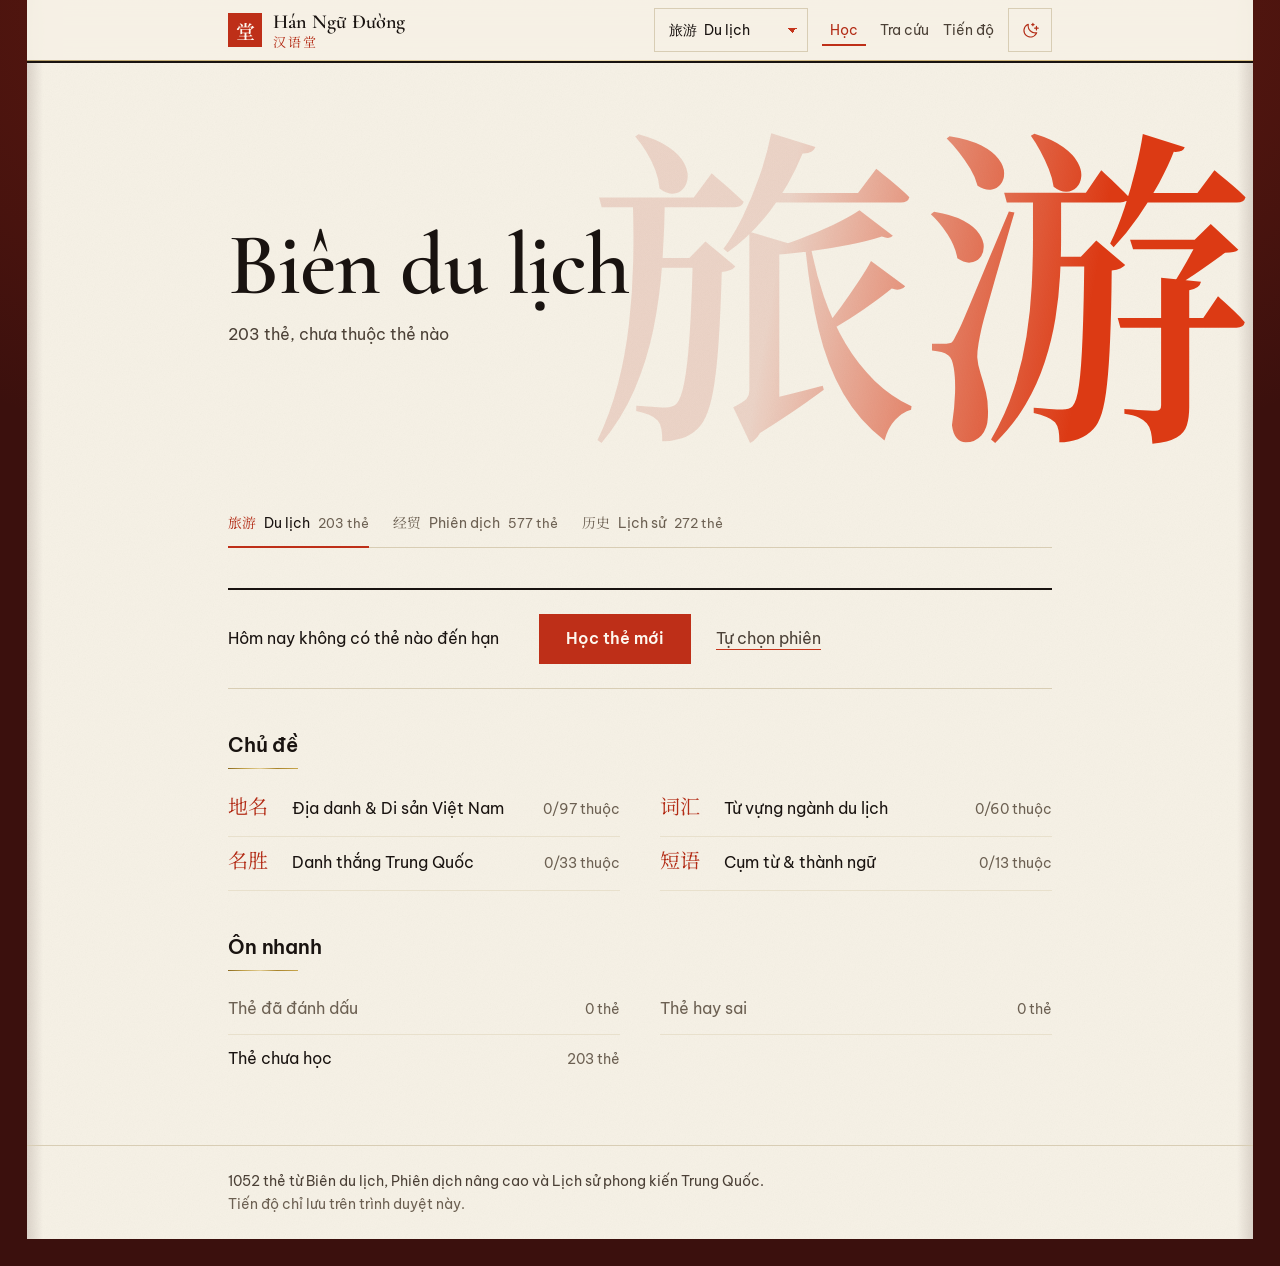
==== docs/index.html @ d6533487 "Trùng tu giao diện theo hướng 朱 · 墨 · 宣 Bỏ hướng tối sâu + vàng kim. Lấy cảm hứng từ hai tấm tham ch" ====
<!DOCTYPE html>
<html lang="vi">
<head>
<meta charset="utf-8">
<meta name="viewport" content="width=device-width, initial-scale=1, viewport-fit=cover">
<title>Hán Ngữ Đường</title>
<meta name="description" content="Học thuộc từ vựng và kiến thức tiếng Trung ba môn: biên du lịch, phiên dịch nâng cao, lịch sử phong kiến Trung Quốc.">
<meta name="theme-color" content="#F6F1E5" media="(prefers-color-scheme: light)">
<meta name="theme-color" content="#1A1310" media="(prefers-color-scheme: dark)">
<link rel="manifest" href="manifest.webmanifest">
<link rel="preconnect" href="https://fonts.googleapis.com">
<link rel="preconnect" href="https://fonts.gstatic.com" crossorigin>
<link rel="stylesheet" href="https://fonts.googleapis.com/css2?family=Be+Vietnam+Pro:wght@400;500;600;700&family=Cormorant+Garamond:wght@600;700&family=Noto+Serif:ital,wght@1,400;1,500&family=Noto+Serif+SC:wght@400;500;600&display=swap">
<link rel="stylesheet" href="css/style.css">
</head>
<body>

<!-- Icon Phosphor (giấy phép MIT), nhúng sẵn nên không gọi mạng
     lúc chạy và vẫn vẽ được khi offline. -->
<svg class="sprite" aria-hidden="true" focusable="false">
  <symbol id="i-star" viewBox="0 0 256 256"><path d="M239.18,97.26A16.38,16.38,0,0,0,224.92,86l-59-4.76L143.14,26.15a16.36,16.36,0,0,0-30.27,0L90.11,81.23,31.08,86a16.46,16.46,0,0,0-9.37,28.86l45,38.83L53,211.75a16.38,16.38,0,0,0,24.5,17.82L128,198.49l50.53,31.08A16.4,16.4,0,0,0,203,211.75l-13.76-58.07,45-38.83A16.43,16.43,0,0,0,239.18,97.26Zm-15.34,5.47-48.7,42a8,8,0,0,0-2.56,7.91l14.88,62.8a.37.37,0,0,1-.17.48c-.18.14-.23.11-.38,0l-54.72-33.65a8,8,0,0,0-8.38,0L69.09,215.94c-.15.09-.19.12-.38,0a.37.37,0,0,1-.17-.48l14.88-62.8a8,8,0,0,0-2.56-7.91l-48.7-42c-.12-.1-.23-.19-.13-.5s.18-.27.33-.29l63.92-5.16A8,8,0,0,0,103,91.86l24.62-59.61c.08-.17.11-.25.35-.25s.27.08.35.25L153,91.86a8,8,0,0,0,6.75,4.92l63.92,5.16c.15,0,.24,0,.33.29S224,102.63,223.84,102.73Z"/></symbol>
  <symbol id="i-star-fill" viewBox="0 0 256 256"><path d="M234.29,114.85l-45,38.83L203,211.75a16.4,16.4,0,0,1-24.5,17.82L128,198.49,77.47,229.57A16.4,16.4,0,0,1,53,211.75l13.76-58.07-45-38.83A16.46,16.46,0,0,1,31.08,86l59-4.76,22.76-55.08a16.36,16.36,0,0,1,30.27,0l22.75,55.08,59,4.76a16.46,16.46,0,0,1,9.37,28.86Z"/></symbol>
  <symbol id="i-moon" viewBox="0 0 256 256"><path d="M240,96a8,8,0,0,1-8,8H216v16a8,8,0,0,1-16,0V104H184a8,8,0,0,1,0-16h16V72a8,8,0,0,1,16,0V88h16A8,8,0,0,1,240,96ZM144,56h8v8a8,8,0,0,0,16,0V56h8a8,8,0,0,0,0-16h-8V32a8,8,0,0,0-16,0v8h-8a8,8,0,0,0,0,16Zm72.77,97a8,8,0,0,1,1.43,8A96,96,0,1,1,95.07,37.8a8,8,0,0,1,10.6,9.06A88.07,88.07,0,0,0,209.14,150.33,8,8,0,0,1,216.77,153Zm-19.39,14.88c-1.79.09-3.59.14-5.38.14A104.11,104.11,0,0,1,88,64c0-1.79,0-3.59.14-5.38A80,80,0,1,0,197.38,167.86Z"/></symbol>
  <symbol id="i-speaker" viewBox="0 0 256 256"><path d="M155.51,24.81a8,8,0,0,0-8.42.88L77.25,80H32A16,16,0,0,0,16,96v64a16,16,0,0,0,16,16H77.25l69.84,54.31A8,8,0,0,0,160,224V32A8,8,0,0,0,155.51,24.81ZM32,96H72v64H32ZM144,207.64,88,164.09V91.91l56-43.55Zm54-106.08a40,40,0,0,1,0,52.88,8,8,0,0,1-12-10.58,24,24,0,0,0,0-31.72,8,8,0,0,1,12-10.58ZM248,128a79.9,79.9,0,0,1-20.37,53.34,8,8,0,0,1-11.92-10.67,64,64,0,0,0,0-85.33,8,8,0,1,1,11.92-10.67A79.83,79.83,0,0,1,248,128Z"/></symbol>
  <symbol id="i-plus" viewBox="0 0 256 256"><path d="M224,128a8,8,0,0,1-8,8H136v80a8,8,0,0,1-16,0V136H40a8,8,0,0,1,0-16h80V40a8,8,0,0,1,16,0v80h80A8,8,0,0,1,224,128Z"/></symbol>
  <symbol id="i-minus" viewBox="0 0 256 256"><path d="M224,128a8,8,0,0,1-8,8H40a8,8,0,0,1,0-16H216A8,8,0,0,1,224,128Z"/></symbol>
</svg>

<a class="skip-link" href="#main">Bỏ qua, vào nội dung chính</a>

<header class="topbar">
  <div class="topbar__inner">
    <a class="brand" href="#/" aria-label="Trang chủ Hán Ngữ Đường">
      <span class="seal" aria-hidden="true">堂</span>
      <span class="brand__text">
        <strong>Hán Ngữ Đường</strong>
        <span class="brand__sub">汉语堂</span>
      </span>
    </a>

    <!-- Đổi môn được ở mọi màn hình, không phải về trang chủ -->
    <div class="switcher">
      <label class="sr-only" for="subject-switch">Môn đang học</label>
      <select class="switcher__select" id="subject-switch"></select>
    </div>

    <nav class="nav" aria-label="Điều hướng chính">
      <a class="nav__link" href="#/" data-nav="home">Học</a>
      <a class="nav__link" href="#/browse" data-nav="browse">Tra cứu</a>
      <a class="nav__link" href="#/stats" data-nav="stats">Tiến độ</a>
    </nav>

    <button class="icon-btn" id="theme-toggle" type="button" aria-label="Đổi giao diện sáng tối">
      <svg class="icon" aria-hidden="true"><use href="#i-moon"/></svg>
    </button>
  </div>
</header>

<main id="main">

  <!-- ══════════════════════════════════ TRANG CHỦ ══════════════════════════ -->
  <section class="view" id="view-home">
    <div class="wrap">
      <div class="hero">
        <div class="hero__text">
          <h1 class="hero__title" id="home-source"></h1>
          <p class="hero__lead"><span id="home-total"></span> thẻ<span id="home-learned"></span></p>
        </div>
        <!-- Ô người ta luyện viết đúng chữ của môn này. Chỗ duy nhất trên
             trang được phép to tiếng. -->
        <div class="tianzige" id="hero-zh" aria-hidden="true"></div>
      </div>

      <div class="subject-tabs" id="subject-tabs" role="tablist" aria-label="Chọn môn"></div>

      <div class="today" id="today-card">
        <div class="today__main">
          <p class="today__label" id="today-label">Đến hạn ôn hôm nay</p>
          <p class="today__count"><span id="due-count">0</span> <span class="today__unit">thẻ</span></p>
          <p class="today__hint" id="due-hint"></p>
        </div>
        <div class="today__actions">
          <button class="btn btn--primary" id="btn-review" type="button">Ôn ngay</button>
          <button class="btn btn--ghost" id="btn-custom" type="button">Tự chọn phiên</button>
        </div>
      </div>

      <p class="other-note" id="other-note" hidden></p>

      <section class="block" aria-labelledby="h-topics">
        <h2 class="block__title" id="h-topics">Chủ đề</h2>
        <div class="topic-grid" id="topic-grid"></div>
      </section>

      <section class="block" aria-labelledby="h-quick">
        <h2 class="block__title" id="h-quick">Ôn nhanh</h2>
        <div class="quick-row">
          <button class="quick" type="button" data-quick="starred">
            <span class="quick__title">Thẻ đã đánh dấu</span>
            <span class="quick__meta"><span id="starred-count">0</span> thẻ</span>
          </button>
          <button class="quick" type="button" data-quick="hard">
            <span class="quick__title">Thẻ hay sai</span>
            <span class="quick__meta"><span id="hard-count">0</span> thẻ</span>
          </button>
          <button class="quick" type="button" data-quick="new">
            <span class="quick__title">Thẻ chưa học</span>
            <span class="quick__meta"><span id="new-count">0</span> thẻ</span>
          </button>
        </div>
      </section>

    </div>
  </section>

  <!-- ══════════════════════════════════ CẤU HÌNH PHIÊN ═════════════════════ -->
  <section class="view" id="view-setup" hidden>
    <div class="wrap wrap--narrow">
      <h1 class="page-title">Tạo phiên học</h1>

      <fieldset class="field">
        <legend class="field__label">Môn</legend>
        <div class="segmented" id="setup-subject" role="radiogroup" aria-label="Môn"></div>
      </fieldset>

      <fieldset class="field">
        <legend class="field__label">Chủ đề</legend>
        <div class="chips" id="setup-topics"></div>
        <p class="field__note">Bỏ trống là học tất cả.</p>
      </fieldset>

      <fieldset class="field">
        <legend class="field__label">Chiều học</legend>
        <div class="segmented" id="setup-direction" role="radiogroup" aria-label="Chiều học">
          <button type="button" role="radio" data-value="vi2zh" aria-checked="true">Việt → Trung</button>
          <button type="button" role="radio" data-value="zh2vi" aria-checked="false">Trung → Việt</button>
          <button type="button" role="radio" data-value="py2zh" aria-checked="false">Pinyin → Hán</button>
          <button type="button" role="radio" data-value="mixed" aria-checked="false">Trộn</button>
        </div>
      </fieldset>

      <fieldset class="field">
        <legend class="field__label">Cách kiểm tra</legend>
        <div class="segmented" id="setup-mode" role="radiogroup" aria-label="Cách kiểm tra">
          <button type="button" role="radio" data-value="flash" aria-checked="true">Lật thẻ</button>
          <button type="button" role="radio" data-value="choice" aria-checked="false">Trắc nghiệm</button>
          <button type="button" role="radio" data-value="type" aria-checked="false">Gõ đáp án</button>
        </div>
        <p class="field__note" id="mode-note"></p>
      </fieldset>

      <fieldset class="field">
        <legend class="field__label">Số thẻ</legend>
        <div class="segmented" id="setup-size" role="radiogroup" aria-label="Số thẻ mỗi phiên">
          <button type="button" role="radio" data-value="10" aria-checked="false">10</button>
          <button type="button" role="radio" data-value="20" aria-checked="true">20</button>
          <button type="button" role="radio" data-value="50" aria-checked="false">50</button>
          <button type="button" role="radio" data-value="0" aria-checked="false">Tất cả</button>
        </div>
      </fieldset>

      <div class="field__actions">
        <p class="field__note field__note--lead" id="setup-summary"></p>
        <button class="btn btn--primary btn--wide" id="btn-start" type="button">Bắt đầu</button>
      </div>
    </div>
  </section>

  <!-- ══════════════════════════════════ MÀN HÌNH HỌC ══════════════════════ -->
  <section class="view view--study" id="view-study" hidden>
    <div class="wrap wrap--narrow">

      <div class="studybar">
        <button class="linkish" id="btn-quit" type="button">Thoát</button>
        <div class="progress" role="progressbar" aria-valuemin="0" aria-valuemax="100" aria-valuenow="0" id="progress">
          <div class="progress__fill" id="progress-fill"></div>
        </div>
        <p class="studybar__count"><span id="study-pos">1</span>/<span id="study-total">1</span></p>
      </div>

      <article class="card" id="card">
        <header class="card__head">
          <span class="card__tags">
            <span class="tag" id="card-topic">Chủ đề</span>
            <span class="tag tag--group" id="card-group" hidden></span>
          </span>
          <button class="star" id="btn-star" type="button" aria-pressed="false" aria-label="Đánh dấu thẻ này">
            <svg class="icon icon--star-o" aria-hidden="true"><use href="#i-star"/></svg>
            <svg class="icon icon--star-f" aria-hidden="true"><use href="#i-star-fill"/></svg>
          </button>
        </header>

        <div class="card__body">
          <p class="card__prompt-label" id="prompt-label">Tiếng Việt</p>
          <div class="card__prompt" id="prompt"></div>
          <p class="card__context" id="prompt-context" hidden></p>
        </div>

        <!-- trả lời: gõ -->
        <form class="answer-type" id="answer-type" hidden autocomplete="off">
          <label class="sr-only" for="type-input">Nhập đáp án</label>
          <input class="input" id="type-input" type="text" inputmode="text"
                 placeholder="Gõ đáp án rồi Enter" autocapitalize="off" spellcheck="false">
          <button class="btn btn--primary" type="submit" id="type-submit">Kiểm tra</button>
        </form>

        <!-- trả lời: trắc nghiệm -->
        <div class="answer-choice" id="answer-choice" hidden role="group" aria-label="Chọn đáp án đúng"></div>

        <!-- mặt sau -->
        <div class="card__back" id="card-back" hidden>
          <div class="verdict" id="verdict" hidden></div>
          <div class="reveal">
            <p class="reveal__zh zh" id="rev-zh"></p>
            <p class="reveal__py" id="rev-py"></p>
            <p class="reveal__vi" id="rev-vi"></p>
            <p class="reveal__alt" id="rev-alt" hidden></p>
            <p class="reveal__note" id="rev-note" hidden></p>
          </div>

          <!-- Nghĩa tiếng Việt giấu đi, chỉ bung khi người học thật sự cần -->
          <div class="gloss" id="gloss" hidden>
            <button class="gloss__toggle" id="btn-gloss" type="button"
                    aria-expanded="false" aria-controls="gloss-body">
              <span class="gloss__sign" aria-hidden="true"><svg class="icon icon--plus"><use href="#i-plus"/></svg><svg class="icon icon--minus"><use href="#i-minus"/></svg></span>
              <span id="gloss-label">Xem nghĩa tiếng Việt</span>
            </button>
            <div class="gloss__body" id="gloss-body" hidden>
              <p class="gloss__q" id="gloss-q"></p>
              <p class="gloss__a" id="gloss-a"></p>
            </div>
          </div>

          <button class="btn btn--quiet" id="btn-speak" type="button" hidden>
            <svg class="icon" aria-hidden="true"><use href="#i-speaker"/></svg> Nghe phát âm
          </button>
        </div>
      </article>

      <div class="controls" id="controls">
        <button class="btn btn--primary btn--wide" id="btn-flip" type="button">Xem đáp án</button>
        <div class="grade" id="grade" hidden>
          <button class="grade__btn grade__btn--again" type="button" data-grade="0">Quên<small>lát nữa</small></button>
          <button class="grade__btn grade__btn--hard"  type="button" data-grade="1">Khó<small id="g-hard">1 ngày</small></button>
          <button class="grade__btn grade__btn--good"  type="button" data-grade="2">Được<small id="g-good">3 ngày</small></button>
          <button class="grade__btn grade__btn--easy"  type="button" data-grade="3">Dễ<small id="g-easy">7 ngày</small></button>
        </div>
        <button class="btn btn--primary btn--wide" id="btn-next" type="button" hidden>Thẻ tiếp theo</button>
      </div>

      <p class="kbd-hint">Phím tắt: <kbd>Space</kbd> lật thẻ, <kbd>1</kbd> tới <kbd>4</kbd> chấm điểm</p>
    </div>
  </section>

  <!-- ══════════════════════════════════ KẾT QUẢ ═══════════════════════════ -->
  <section class="view" id="view-result" hidden>
    <div class="wrap wrap--narrow">
      <div class="seal-big" aria-hidden="true">成</div>
      <h1 class="page-title">Xong phiên</h1>
      <p class="result__line" id="result-line"></p>

      <div class="result__stats">
        <div class="stat">
          <span class="stat__num" id="res-right">0</span>
          <span class="stat__label">Nhớ được</span>
        </div>
        <div class="stat">
          <span class="stat__num" id="res-wrong">0</span>
          <span class="stat__label">Cần ôn lại</span>
        </div>
        <div class="stat">
          <span class="stat__num" id="res-time">0′</span>
          <span class="stat__label">Thời gian</span>
        </div>
      </div>

      <section class="block" id="result-missed-block" hidden>
        <h2 class="block__title">Thẻ cần ôn lại</h2>
        <ul class="list" id="result-missed"></ul>
      </section>

      <div class="field__actions">
        <button class="btn btn--primary btn--wide" id="btn-again" type="button">Học tiếp phiên nữa</button>
        <button class="btn btn--ghost btn--wide" id="btn-home" type="button">Về trang chủ</button>
      </div>
    </div>
  </section>

  <!-- ══════════════════════════════════ TRA CỨU ═══════════════════════════ -->
  <section class="view" id="view-browse" hidden>
    <div class="wrap">
      <h1 class="page-title">Tra cứu</h1>

      <div class="search">
        <label class="sr-only" for="search-input">Tìm từ</label>
        <input class="input" id="search-input" type="search"
               placeholder="Tìm tiếng Việt, chữ Hán hoặc pinyin…" autocomplete="off">
      </div>

      <div class="subject-tabs subject-tabs--inline" id="browse-subjects"
           role="tablist" aria-label="Chọn môn để tra cứu"></div>

      <div class="chips" id="browse-topics"></div>
      <p class="field__note" id="browse-count"></p>

      <ul class="list list--browse" id="browse-list"></ul>
    </div>
  </section>

  <!-- ══════════════════════════════════ TIẾN ĐỘ ═══════════════════════════ -->
  <section class="view" id="view-stats" hidden>
    <div class="wrap">
      <h1 class="page-title">Tiến độ</h1>

      <div class="result__stats result__stats--4">
        <div class="stat">
          <span class="stat__num" id="st-learned">0</span>
          <span class="stat__label">Đã thuộc</span>
        </div>
        <div class="stat">
          <span class="stat__num" id="st-learning">0</span>
          <span class="stat__label">Đang học</span>
        </div>
        <div class="stat">
          <span class="stat__num" id="st-new">0</span>
          <span class="stat__label">Chưa học</span>
        </div>
        <div class="stat">
          <span class="stat__num" id="st-streak">0</span>
          <span class="stat__label">Ngày liên tiếp</span>
        </div>
      </div>

      <section class="block">
        <h2 class="block__title">Theo môn và chủ đề</h2>
        <div class="bars" id="stat-bars"></div>
      </section>

      <section class="block">
        <h2 class="block__title">Dữ liệu của bạn</h2>
        <p class="prose">
          Tiến độ lưu ngay trong trình duyệt này, không gửi đi đâu cả. Xoá dữ liệu
          duyệt web hoặc đổi máy là mất, nên tải file sao lưu nếu bạn muốn giữ.
          Bộ thẻ cập nhật lần cuối ngày <span id="foot-date"></span>.
        </p>
        <div class="field__actions field__actions--row">
          <button class="btn btn--ghost" id="btn-export" type="button">Tải file sao lưu</button>
          <button class="btn btn--ghost" id="btn-import" type="button">Nạp file sao lưu</button>
          <button class="btn btn--danger" id="btn-reset" type="button">Xoá tiến độ</button>
        </div>
        <input type="file" id="import-file" accept="application/json" hidden>
        <p class="field__note" id="data-msg" role="status"></p>
      </section>
    </div>
  </section>

</main>

<footer class="foot">
  <div class="wrap">
    <p><span id="foot-count"></span> thẻ từ <span id="foot-sources"></span>.</p>
    <p class="foot__fine">Tiến độ chỉ lưu trên trình duyệt này.</p>
  </div>
</footer>

<div class="toast" id="toast" role="status" aria-live="polite" hidden></div>

<script src="data/vocab.js"></script>
<script src="js/text.js"></script>
<script src="js/store.js"></script>
<script src="js/srs.js"></script>
<script src="js/session.js"></script>
<script src="js/app.js"></script>
</body>
</html>
---- docs/css/style.css ----
/* ═══════════════════════════════════════════════════════════════════════════
   Hán Ngữ Đường 汉语堂

   Hướng: 朱 · 墨 · 宣 — chu sa, mực, giấy tuyên.

   Tờ giấy tuyên nổi trên nền sơn mài đỏ thẫm. Chữ Hán của môn đổ chu sa ở
   khổ khổng lồ, tràn khỏi mép giấy; chữ Việt đè chồng lên phần nhạt của nó.

   Ba chất liệu, mỗi chất một việc, không lẫn sang nhau:
     漆 sơn mài  -> dải bao ngoài, chỉ là nền, không bao giờ chứa chữ nhỏ
     朱 chu sa   -> màu nhấn duy nhất: ấn triện, nút chính, tiến độ, đang chọn
     金 nhũ vàng -> chỉ còn là nét kẻ mảnh. Không nút vàng, không chữ vàng.

   Vì sao chia như vậy: bản trước phủ vàng lên mọi thứ nên vàng mất giá trị.
   Một chất liệu chỉ sang khi nó hiếm.
   ═══════════════════════════════════════════════════════════════════════════ */

/* ─────────────────────────────────────────── tầng 1: token nguyên thuỷ ── */

:root {
  --s-1: 4px;
  --s-2: 8px;
  --s-3: 14px;
  --s-4: 24px;
  --s-5: 40px;
  --s-6: 60px;

  /* Hai cực, không có cỡ lửng ở giữa. Chữ Hán khổng lồ của hero cách
     --t-xl một quãng rất xa; đó mới là chỗ tạo ấn tượng. */
  --t-xs:   13px;
  --t-sm:   13.8px;
  --t-base: 15.5px;
  --t-md:   20px;
  --t-lg:   26px;
  --t-xl:   33px;

  --font-display: "Cormorant Garamond", Georgia, serif;
  --font-text: "Be Vietnam Pro", ui-sans-serif, system-ui, "Segoe UI", sans-serif;
  --font-zh: "Noto Serif SC", "Songti SC", "SimSun", "Noto Serif", serif;
  --font-pinyin: "Noto Serif", Georgia, serif;

  --gutter: clamp(18px, 4vw, 48px);
  --measure: 62ch;
  --radius: 0;

  /* Bề rộng dải sơn mài bao quanh tờ giấy. Về 0 ở điện thoại vì ở đó
     từng pixel ngang đều phải dành cho chữ. */
  --frame-w: clamp(0px, calc(4vw - 24px), 34px);
}

/* ─────────────────────────────────────────── tầng 2: token ngữ nghĩa ── */

/* Sáng là bản sắc chính: giấy tuyên thật, ấm và ngà, không trắng. */
:root {
  color-scheme: light;

  --frame:      #3B100D;
  --frame-deep: #240807;

  --bg:         #F6F1E5;
  --bg-2:       #EFE8D7;
  --surface:    #FCF9F1;
  --surface-2:  #F2EBDA;
  --line:       #D8CDB4;
  --line-soft:  #E8E0CC;
  --rule-strong: #191310;

  --text:       #191310;
  --text-2:     #4B4036;
  --text-3:     #6C6052;

  /* 朱砂. --accent đọc được ở cỡ chữ thường (6.2:1 trên giấy).
     --accent-display chỉ dùng cho chữ cực lớn, nơi ngưỡng là 3:1. */
  --accent:         #B32C16;
  --accent-edge:    #C5351C;
  --accent-solid:   #BE2F18;
  --accent-display: #DC3A14;
  --accent-ghost:   rgba(179, 44, 22, .15);
  --accent-wash:    rgba(179, 44, 22, .08);
  --on-accent:      #FDF7EE;

  /* 描金: nét kẻ, và chỉ nét kẻ. */
  --rule-metal: linear-gradient(90deg,
                  #8A6A20 0%, #C0A04A 22%, #E3CE94 46%,
                  #A9842C 70%, #C9A74E 100%);
  --gold-ink:   #8A6A20;

  --ok:         #2F6B4F;
  --ok-wash:    rgba(47, 107, 79, .10);
  --no:         #A32718;
  --no-wash:    rgba(163, 39, 24, .09);

  --inner-top:  inset 0 1px 0 rgba(255, 255, 255, .7);
  --panel-shadow: 0 1px 1px rgba(21, 18, 12, .05),
                  0 2px 8px rgba(21, 18, 12, .05),
                  0 20px 44px -18px rgba(21, 18, 12, .18);
  /* Tờ giấy đặt trên mặt sơn: bóng tiếp giáp sắc, bóng xa tản rộng. */
  --sheet-shadow: 0 0 0 1px rgba(59, 16, 13, .22),
                  0 2px 6px rgba(37, 8, 7, .26),
                  0 26px 60px -22px rgba(37, 8, 7, .55);

  --light: radial-gradient(110% 70% at 50% -8%,
             rgba(255, 252, 240, .8) 0%, rgba(255, 252, 240, 0) 62%);
  --frame-light: radial-gradient(120% 90% at 50% 0%,
                   rgba(190, 47, 24, .40) 0%, rgba(190, 47, 24, 0) 65%);

  --grain: url("data:image/svg+xml,%3Csvg xmlns='http://www.w3.org/2000/svg' width='170' height='170'%3E%3Cfilter id='n'%3E%3CfeTurbulence type='fractalNoise' baseFrequency='0.86' numOctaves='4' stitchTiles='stitch'/%3E%3CfeColorMatrix type='saturate' values='0'/%3E%3C/filter%3E%3Crect width='170' height='170' filter='url(%23n)' opacity='0.06'/%3E%3C/svg%3E");
}

/* Tối: vẫn đúng tờ giấy đó, chỉ là bản in trên nền mực. Không đổi sang một
   bản sắc khác, chỉ hạ sáng xuống. */
:root[data-theme="dark"],
:root:not([data-theme="light"]) {
  --d-frame:      #120706;
  --d-frame-deep: #080403;

  --d-bg:         #1A1310;
  --d-bg-2:       #221813;
  --d-surface:    #241A15;
  --d-surface-2:  #2E2119;
  --d-line:       #453327;
  --d-line-soft:  #30241C;
  --d-rule-strong: #6A5848;

  --d-text:       #F4ECDF;
  --d-text-2:     #C8BAA6;
  --d-text-3:     #9E9180;

  --d-accent:         #FF8569;
  --d-accent-edge:    #E2664B;
  --d-accent-solid:   #C9321A;
  --d-accent-display: #FF5A33;
  --d-accent-ghost:   rgba(255, 90, 51, .17);
  --d-accent-wash:    rgba(255, 133, 105, .12);
  --d-on-accent:      #FFF2E8;

  --d-rule-metal: linear-gradient(90deg,
                    #6B5218 0%, #B8973F 22%, #E8D49B 46%,
                    #9A7520 70%, #D4AF5E 100%);
  --d-gold-ink:   #D4AF5E;

  --d-ok:        #7CB596;
  --d-ok-wash:   rgba(124, 181, 150, .13);
  --d-no:        #E8836E;
  --d-no-wash:   rgba(232, 131, 110, .13);
}

/* Cùng một bảng ánh xạ cho hai lối bật chế độ tối: theo hệ thống, và do
   người dùng tự chọn. CSS không cho gọi lại một khối khai báo, nên đành
   lặp; sửa khối này thì phải sửa khối kia. */
@media (prefers-color-scheme: dark) {
  :root:not([data-theme="light"]) {
    color-scheme: dark;
    --frame:      var(--d-frame);
    --frame-deep: var(--d-frame-deep);
    --bg:         var(--d-bg);
    --bg-2:       var(--d-bg-2);
    --surface:    var(--d-surface);
    --surface-2:  var(--d-surface-2);
    --line:       var(--d-line);
    --line-soft:  var(--d-line-soft);
    --rule-strong: var(--d-rule-strong);
    --text:       var(--d-text);
    --text-2:     var(--d-text-2);
    --text-3:     var(--d-text-3);
    --accent:         var(--d-accent);
    --accent-edge:    var(--d-accent-edge);
    --accent-solid:   var(--d-accent-solid);
    --accent-display: var(--d-accent-display);
    --accent-ghost:   var(--d-accent-ghost);
    --accent-wash:    var(--d-accent-wash);
    --on-accent:      var(--d-on-accent);
    --rule-metal: var(--d-rule-metal);
    --gold-ink:   var(--d-gold-ink);
    --ok:         var(--d-ok);
    --ok-wash:    var(--d-ok-wash);
    --no:         var(--d-no);
    --no-wash:    var(--d-no-wash);
    --inner-top:  inset 0 1px 0 rgba(246, 233, 190, .06);
    --panel-shadow: 0 1px 1px rgba(0, 0, 0, .5),
                    0 2px 10px rgba(0, 0, 0, .4),
                    0 24px 56px -20px rgba(0, 0, 0, .7);
    --sheet-shadow: 0 0 0 1px rgba(255, 220, 190, .07),
                    0 2px 6px rgba(0, 0, 0, .5),
                    0 26px 60px -22px rgba(0, 0, 0, .8);
    --light: radial-gradient(110% 70% at 50% -8%,
               rgba(255, 150, 110, .07) 0%, rgba(255, 150, 110, 0) 60%);
    --frame-light: radial-gradient(120% 90% at 50% 0%,
                     rgba(201, 50, 26, .28) 0%, rgba(201, 50, 26, 0) 65%);
    --grain: url("data:image/svg+xml,%3Csvg xmlns='http://www.w3.org/2000/svg' width='200' height='200'%3E%3Cfilter id='n'%3E%3CfeTurbulence type='fractalNoise' baseFrequency='0.68' numOctaves='3' stitchTiles='stitch'/%3E%3CfeColorMatrix type='saturate' values='0'/%3E%3C/filter%3E%3Crect width='200' height='200' filter='url(%23n)' opacity='0.08'/%3E%3C/svg%3E");
  }
}

:root[data-theme="dark"] {
  color-scheme: dark;
  --frame:      var(--d-frame);
  --frame-deep: var(--d-frame-deep);
  --bg:         var(--d-bg);
  --bg-2:       var(--d-bg-2);
  --surface:    var(--d-surface);
  --surface-2:  var(--d-surface-2);
  --line:       var(--d-line);
  --line-soft:  var(--d-line-soft);
  --rule-strong: var(--d-rule-strong);
  --text:       var(--d-text);
  --text-2:     var(--d-text-2);
  --text-3:     var(--d-text-3);
  --accent:         var(--d-accent);
  --accent-edge:    var(--d-accent-edge);
  --accent-solid:   var(--d-accent-solid);
  --accent-display: var(--d-accent-display);
  --accent-ghost:   var(--d-accent-ghost);
  --accent-wash:    var(--d-accent-wash);
  --on-accent:      var(--d-on-accent);
  --rule-metal: var(--d-rule-metal);
  --gold-ink:   var(--d-gold-ink);
  --ok:         var(--d-ok);
  --ok-wash:    var(--d-ok-wash);
  --no:         var(--d-no);
  --no-wash:    var(--d-no-wash);
  --inner-top:  inset 0 1px 0 rgba(246, 233, 190, .06);
  --panel-shadow: 0 1px 1px rgba(0, 0, 0, .5),
                  0 2px 10px rgba(0, 0, 0, .4),
                  0 24px 56px -20px rgba(0, 0, 0, .7);
  --sheet-shadow: 0 0 0 1px rgba(255, 220, 190, .07),
                  0 2px 6px rgba(0, 0, 0, .5),
                  0 26px 60px -22px rgba(0, 0, 0, .8);
  --light: radial-gradient(110% 70% at 50% -8%,
             rgba(255, 150, 110, .07) 0%, rgba(255, 150, 110, 0) 60%);
  --frame-light: radial-gradient(120% 90% at 50% 0%,
                   rgba(201, 50, 26, .28) 0%, rgba(201, 50, 26, 0) 65%);
  --grain: url("data:image/svg+xml,%3Csvg xmlns='http://www.w3.org/2000/svg' width='200' height='200'%3E%3Cfilter id='n'%3E%3CfeTurbulence type='fractalNoise' baseFrequency='0.68' numOctaves='3' stitchTiles='stitch'/%3E%3CfeColorMatrix type='saturate' values='0'/%3E%3C/filter%3E%3Crect width='200' height='200' filter='url(%23n)' opacity='0.08'/%3E%3C/svg%3E");
}

/* ───────────────────────────────────────────────────────────── nền tảng ── */

*, *::before, *::after { box-sizing: border-box; }

/* Mặt sơn mài 漆. Nền của phần tử gốc nên nó phủ kín khung nhìn kể cả
   khi trang ngắn, và không bị vệt cắt khi cuộn như lớp phủ fixed. */
html {
  height: 100%;
  -webkit-text-size-adjust: 100%;
  scroll-behavior: smooth;
  background-color: var(--frame);
  background-image: var(--frame-light);
  background-attachment: fixed;
}

body {
  margin: 0;
  min-height: 100%;
  display: flex;
  flex-direction: column;
  /* Tờ giấy tuyên: nền của body bị cắt về đúng content box, nên phần
     padding hai bên để lộ mặt sơn mài bên dưới. Đó là cả cái khung.
     Hai vệt tối mảnh ở mép trong là chỗ giấy cong xuống bắt bóng. */
  background-color: var(--bg);
  background-image:
    linear-gradient(to right, rgba(37, 8, 7, .13), rgba(37, 8, 7, 0) 16px),
    linear-gradient(to left,  rgba(37, 8, 7, .13), rgba(37, 8, 7, 0) 16px),
    var(--grain);
  background-origin: content-box;
  background-clip: content-box;
  padding-inline: var(--frame-w);
  isolation: isolate;
  color: var(--text);
  font-family: var(--font-text);
  font-size: var(--t-base);
  line-height: 1.62;
  padding-top: env(safe-area-inset-top, 0px);
  padding-bottom: calc(env(safe-area-inset-bottom, 0px) + var(--frame-w));
  -webkit-font-smoothing: antialiased;
}

main { overflow-x: clip; }

img { max-width: 100%; }
[hidden] { display: none !important; }

h1, h2, h3 {
  font-family: var(--font-text);
  font-weight: 600;
  letter-spacing: -.01em;
}

.hero__title, .page-title, .seal, .seal-big {
  font-family: var(--font-display);
  line-height: 1.1;
  letter-spacing: -.012em;
  text-wrap: balance;
}

button, input, select { font: inherit; color: inherit; }

:focus-visible { outline: 2px solid var(--accent-edge); outline-offset: 3px; }

.sr-only {
  position: absolute; width: 1px; height: 1px;
  padding: 0; margin: -1px; overflow: hidden;
  clip: rect(0 0 0 0); white-space: nowrap; border: 0;
}

.skip-link {
  position: absolute; left: -9999px; top: 0; z-index: 50;
  background: var(--accent-solid); color: var(--on-accent);
  padding: 10px 16px; text-decoration: none;
}
.skip-link:focus { left: 8px; top: 8px; }

.sprite { position: absolute; width: 0; height: 0; overflow: hidden; }

.icon { width: 1em; height: 1em; fill: currentColor; flex: none; vertical-align: -.14em; }

.zh, .zh-inline { font-family: var(--font-zh); font-weight: 500; }
.zh-inline { white-space: nowrap; }

button, a, select, input, [role="button"], [role="tab"], [role="radio"] {
  touch-action: manipulation;
}

.wrap {
  width: 100%;
  max-width: 920px;
  margin-inline: auto;
  padding-inline: var(--gutter);
  padding-block: var(--s-5) var(--s-6);
}
.wrap--narrow { max-width: 620px; }

/* ──────────────────────────────────────────────────────────────── topbar ── */

.topbar {
  position: sticky;
  top: env(safe-area-inset-top, 0px);
  z-index: 20;
  background: color-mix(in srgb, var(--bg) 88%, transparent);
  backdrop-filter: blur(14px);
  /* 文武边: một nét mực dày, một nét nhũ mảnh. Lối đóng khung của trang
     sách khắc, và là chỗ duy nhất trên trang có nét mực dày. */
  border-bottom: 2px solid var(--rule-strong);
}
.topbar::after {
  content: "";
  display: block;
  height: 1px;
  background: var(--rule-metal);
  opacity: .62;
}

.topbar__inner {
  max-width: 920px;
  margin-inline: auto;
  padding-inline: var(--gutter);
  padding-block: var(--s-2);
  display: flex;
  align-items: center;
  gap: var(--s-3);
}

.brand {
  display: flex; align-items: center; gap: 11px;
  min-height: 44px;
  text-decoration: none; color: inherit;
  margin-right: auto;
}

/* Con dấu: khối vàng kim có gờ sáng ở mép trên, như kim loại bắt sáng. */
.seal {
  width: 34px; height: 34px;
  display: grid; place-items: center;
  background-color: var(--accent-solid);
  color: var(--on-accent);
  font-family: var(--font-zh);
  font-weight: 600;
  font-size: 19px;
  line-height: 1;
  flex: none;
}

.brand__text { display: flex; flex-direction: column; line-height: 1.22; }
.brand__text strong {
  font-family: var(--font-display);
  font-size: var(--t-md);
  font-weight: 600;
  letter-spacing: .01em;
}
.brand__sub {
  font-family: var(--font-zh);
  font-size: var(--t-xs);
  color: var(--accent);
  letter-spacing: .16em;
}

.switcher { display: flex; align-items: center; flex: none; }

.switcher__select {
  appearance: none;
  -webkit-appearance: none;
  padding: 0 32px 0 14px;
  min-height: 44px;
  max-width: 12rem;
  background-color: transparent;
  background-image: linear-gradient(45deg, transparent 50%, var(--accent-edge) 50%),
                    linear-gradient(135deg, var(--accent-edge) 50%, transparent 50%);
  background-position: right 15px center, right 10px center;
  background-size: 5px 5px, 5px 5px;
  background-repeat: no-repeat;
  border: 1px solid var(--line);
  color: var(--text);
  font-size: var(--t-sm);
  cursor: pointer;
  text-overflow: ellipsis;
}
.switcher__select:hover { border-color: var(--accent-edge); }

.nav { display: flex; gap: var(--s-3); }

.nav__link {
  position: relative;
  display: inline-flex;
  align-items: center;
  justify-content: center;
  min-width: 44px;
  min-height: 44px;
  text-decoration: none;
  color: var(--text-2);
  font-size: var(--t-sm);
  white-space: nowrap;
}
.nav__link:hover { color: var(--text); }
.nav__link[aria-current="page"] { color: var(--accent); }
.nav__link[aria-current="page"]::after {
  content: "";
  position: absolute; left: 0; right: 0; bottom: 6px;
  height: 2px;
  background: var(--accent-solid);
}

.icon-btn {
  width: 44px; height: 44px;
  display: grid; place-items: center;
  background: transparent;
  border: 1px solid var(--line);
  color: var(--accent);
  cursor: pointer;
  flex: none;
}
.icon-btn:hover { border-color: var(--accent-edge); }
.icon-btn .icon { width: 19px; height: 19px; }

/* ────────────────────────────────────────────────────────── trang chủ ── */

/* Hero phải thoát khỏi cột 920px, nếu không chữ Hán nằm bên phải và tiêu
   đề nằm bên trái sẽ không bao giờ chạm nhau: thành hai cột rời chứ không
   phải chồng lớp.

   Bề ngang hero = min(bề ngang tờ giấy, 1200px). Chặn trên là cần: để nó
   rộng hết tờ giấy thì trên màn 2560px chữ Hán dạt sang tận mép phải, cách
   tiêu đề nửa mét, lại hở ra y như cũ. Khối chữ bên trong vẫn căn theo cột
   920px nên vẫn thẳng hàng với mọi thứ bên dưới. */
.hero {
  position: relative;
  display: flex;
  align-items: center;
  min-height: clamp(220px, 28vw, 560px);
  margin-inline: calc(50% - min(50vw - var(--frame-w), 600px));
  margin-bottom: var(--s-5);
}

.hero__text {
  position: relative;
  z-index: 1;
  width: 100%;
  max-width: 920px;
  margin-inline: auto;
  padding-inline: var(--gutter);
}
/* Hai cực phải thật xa nhau: tiêu đề 88px đứng cạnh chữ Hán 500px vẫn là
   một quãng 1:6. Đó là chỗ tạo ấn tượng, không phải màu. */
.hero__title { margin: 0 0 var(--s-2); font-size: clamp(38px, 7.4vw, 88px); font-weight: 600; }
.hero__lead { margin: 0; color: var(--text-2); font-size: var(--t-base); max-width: 40ch; }

/* Chữ Hán của môn, khắc bằng vàng trong khung kép. Khoảnh khắc duy nhất
   trên trang được phép to tiếng. */
/* Chuyển sắc trải ngang cả cụm chữ chứ không trải trong từng chữ: nửa
   trái nhạt đi để chữ Việt đè lên vẫn đọc được, nửa phải ăn chu sa đậm
   đúng chỗ nó tràn ra khỏi mép. Một hình, hai nhiệm vụ. */
.tianzige {
  position: absolute;
  top: 50%;
  /* Hero bị chặn ở 1200px để chữ Hán còn chạm được tiêu đề, nhưng tờ giấy
     thì rộng hơn thế. Kéo cụm chữ ra đúng phần chênh lệch để nó tràn khỏi
     mép giấy thật; chỗ cắt do main lo. */
  right: min(-6px, calc((1200px - 100vw + 2 * var(--frame-w)) / 2));
  transform: translateY(-50%);
  z-index: 0;
  display: flex;
  gap: 0;
  font-size: clamp(146px, 26vw, 520px);
  line-height: 1;
  white-space: nowrap;
  pointer-events: none;
  background-image: linear-gradient(100deg,
    var(--accent-ghost) 0%, var(--accent-ghost) 30%,
    var(--accent-display) 74%, var(--accent-display) 100%);
  -webkit-background-clip: text;
  background-clip: text;
  color: transparent;
}
.tianzige__cell { display: block; }
.tianzige__char {
  font-family: var(--font-zh);
  font-weight: 600;
  line-height: 1;
  color: inherit;
}

/* Trình duyệt không cắt được nền theo hình chữ thì chữ sẽ tàng hình.
   Trả về một màu đặc, mất chuyển sắc nhưng không mất chữ. */
@supports not ((-webkit-background-clip: text) or (background-clip: text)) {
  .tianzige { background-image: none; color: var(--accent-ghost); }
}

.page-title { margin: 0 0 var(--s-4); font-size: clamp(var(--t-lg), 4.4vw, 40px); }

/* ──────────────────────────────────────────────── dải chọn môn ── */

.subject-tabs {
  display: flex;
  flex-wrap: wrap;
  column-gap: var(--s-4);
  border-bottom: 1px solid var(--line);
  /* Nét kẻ của dải này và nét mực dày của dải hôm nay mà đứng gần nhau thì
     đọc ra thành một đường đôi vô ý. Giãn cho chúng tách hẳn. */
  margin-bottom: var(--s-5);
}

.subject {
  position: relative;
  display: flex;
  align-items: baseline;
  gap: var(--s-2);
  min-height: 46px;
  padding: 10px 0;
  background: transparent;
  border: 0;
  color: var(--text-3);
  cursor: pointer;
  text-align: left;
}
.subject:hover { color: var(--text); }
.subject[aria-selected="true"] { color: var(--text); }
.subject[aria-selected="true"]::after {
  content: "";
  position: absolute; left: 0; right: 0; bottom: -1px;
  height: 2px;
  background: var(--accent-solid);
}

.subject__seal { font-family: var(--font-zh); font-size: var(--t-sm); flex: none; }
.subject[aria-selected="true"] .subject__seal { color: var(--accent); }
.subject__text { display: flex; align-items: baseline; gap: var(--s-2); min-width: 0; }
.subject__name { font-size: var(--t-sm); }
.subject__meta { font-size: var(--t-xs); color: var(--text-3); font-variant-numeric: tabular-nums; }

.subject-tabs--inline { margin-bottom: var(--s-4); }

.other-note { margin: var(--s-3) 0 0; font-size: var(--t-sm); color: var(--text-2); }
.other-note button {
  background: none; border: 0; padding: 0;
  color: var(--accent); cursor: pointer;
  font: inherit; text-decoration: underline; text-underline-offset: 3px;
}

/* ─────────────────────────────────────────────── việc của hôm nay ── */

/* Không còn là cái hộp nổi. Đây là dải việc hôm nay, kẹp giữa 文武边 y
   như thanh điều hướng, nên cả trang chỉ nói một thứ ngôn ngữ đường nét.
   Hộp bo viền đổ bóng là mặc định của web app, không dính gì tới giấy mực. */
.today {
  position: relative;
  display: flex;
  flex-wrap: wrap;
  align-items: center;
  gap: var(--s-3) var(--s-5);
  padding: var(--s-4) 0;
  background: transparent;
  border: 0;
  border-top: 2px solid var(--rule-strong);
  border-bottom: 1px solid var(--line);
}
/* Để nhóm chữ và nhóm nút đứng cạnh nhau. Cho phần chữ giãn hết chỗ thì
   trên màn rộng nút bị đẩy ra xa cả gang tay, mắt không nối được hai đầu. */
.today__main { flex: 0 1 auto; }
.today__label { margin: 0; font-size: var(--t-base); }
.today__count {
  margin: 0;
  font-family: var(--font-display);
  font-size: var(--t-xl);
  line-height: 1.1;
  font-variant-numeric: tabular-nums;
  color: var(--accent);
}
.today__unit { font-family: var(--font-text); font-size: var(--t-base); color: var(--text-2); }
.today__hint { margin: 0; font-size: var(--t-sm); color: var(--text-2); }
.today__actions { display: flex; align-items: center; gap: var(--s-4); flex-wrap: wrap; }
.today--clear .today__count { display: none; }

/* ─────────────────────────────────────────────────────────── khối ── */

.block { margin-top: var(--s-5); }

.block__title {
  position: relative;
  margin: 0 0 var(--s-3);
  padding-bottom: var(--s-2);
  font-size: var(--t-md);
  font-weight: 600;
  letter-spacing: -.008em;
}
.block__title::after {
  content: "";
  position: absolute; left: 0; bottom: 0;
  width: 3.5em; height: 1px;
  background: var(--rule-metal);
}

/* ──────────────────────────────────────────────────── chủ đề ── */

.topic-grid {
  display: grid;
  grid-template-columns: repeat(auto-fill, minmax(330px, 1fr));
  column-gap: var(--s-5);
}

.topic {
  position: relative;
  display: grid;
  grid-template-columns: 3.2em minmax(0, 1fr) auto;
  align-items: baseline;
  gap: var(--s-3);
  width: 100%;
  min-height: 54px;
  padding: 12px 0;
  text-align: left;
  background: transparent;
  border: 0;
  border-bottom: 1px solid var(--line-soft);
  cursor: pointer;
}
.topic:hover { background: var(--accent-wash); }

.topic__zh { font-family: var(--font-zh); font-size: var(--t-md); color: var(--accent); line-height: 1.1; }
.topic__name { font-size: var(--t-base); }
.topic__meta { font-size: var(--t-sm); color: var(--text-3); font-variant-numeric: tabular-nums; }

.meter { position: absolute; left: 0; bottom: -1px; width: 100%; height: 2px; }
.meter__fill { display: block; height: 100%; background: var(--accent-solid); }

/* ──────────────────────────────────────────────────────── ôn nhanh ── */

.quick-row {
  display: grid;
  grid-template-columns: repeat(auto-fill, minmax(330px, 1fr));
  column-gap: var(--s-5);
}

.quick {
  display: flex;
  align-items: baseline;
  justify-content: space-between;
  gap: var(--s-4);
  min-height: 50px;
  padding: 11px 0;
  text-align: left;
  background: transparent;
  border: 0;
  border-bottom: 1px solid var(--line-soft);
  cursor: pointer;
}
.quick:last-child { border-bottom: 0; }
.quick:hover:not(:disabled) { background: var(--accent-wash); }
.quick:disabled { color: var(--text-3); cursor: not-allowed; }
.quick__title { font-size: var(--t-base); }
.quick__meta { font-size: var(--t-sm); color: var(--text-3); font-variant-numeric: tabular-nums; }

/* ──────────────────────────────────────────────────────────────── nút ── */

.btn {
  display: inline-flex;
  align-items: center;
  justify-content: center;
  gap: var(--s-2);
  min-height: 46px;
  padding: 11px 26px;
  border: 1px solid transparent;
  background: transparent;
  color: inherit;
  font-size: var(--t-base);
  cursor: pointer;
}
.btn--wide { width: 100%; }

/* Nút chính là một mảng son in phẳng, không phải thỏi kim loại. Chuyển
   sắc dọc trên nút đặc là dấu hiệu của web 2010. */
.btn--primary {
  background-color: var(--accent-solid);
  color: var(--on-accent);
  font-weight: 600;
}
.btn--primary:hover { background-color: var(--accent-edge); }
.btn--primary:disabled { opacity: .45; cursor: not-allowed; }

.btn--ghost {
  padding-inline: 0;
  color: var(--text-2);
  text-decoration: underline;
  text-underline-offset: 5px;
  text-decoration-thickness: 1px;
  text-decoration-color: var(--accent-edge);
}
.btn--ghost:hover { color: var(--text); }

.btn--quiet { padding: 8px 0; min-height: 42px; color: var(--text-2); font-size: var(--t-sm); }
.btn--quiet:hover { color: var(--accent); }

.btn--danger {
  padding-inline: 0;
  color: var(--no);
  text-decoration: underline;
  text-underline-offset: 5px;
}
.btn--danger:hover { text-decoration-thickness: 2px; }

.linkish {
  display: inline-flex;
  align-items: center;
  min-height: 44px;
  background: none; border: 0; padding: 0;
  color: var(--text-2); cursor: pointer;
  font: inherit;
  text-decoration: underline;
  text-underline-offset: 5px;
  text-decoration-color: var(--accent-edge);
}
.linkish:hover { color: var(--text); }

/* ───────────────────────────────────────────────────────── biểu mẫu ── */

.field { border: 0; margin: 0 0 var(--s-4); padding: 0; }
.field__label { padding: 0 0 var(--s-2); font-size: var(--t-base); color: var(--text-2); }
.field__note { margin: var(--s-2) 0 0; font-size: var(--t-sm); color: var(--text-3); }
.field__note--lead { margin: 0 0 var(--s-3); font-size: var(--t-base); color: var(--text-2); }

.field__actions { margin-top: var(--s-4); display: flex; flex-direction: column; gap: var(--s-3); }
.field__actions--row { flex-direction: row; flex-wrap: wrap; gap: var(--s-4); align-items: center; }

.chips { display: flex; flex-wrap: wrap; gap: var(--s-2); }

.chip {
  display: inline-flex;
  align-items: baseline;
  gap: var(--s-2);
  min-height: 44px;
  padding: 9px 16px;
  background: transparent;
  border: 1px solid var(--line);
  color: var(--text-2);
  font-size: var(--t-sm);
  cursor: pointer;
}
.chip:hover { border-color: var(--accent-edge); color: var(--text); }
.chip[aria-pressed="true"] {
  background: var(--accent-wash);
  border-color: var(--accent-edge);
  color: var(--accent);
}
.chip__n { color: var(--text-3); font-variant-numeric: tabular-nums; }
.chip[aria-pressed="true"] .chip__n { color: inherit; }

.segmented { display: flex; flex-wrap: wrap; border: 1px solid var(--line); }
.segmented button {
  position: relative;
  flex: 1 1 auto;
  min-width: 88px;
  min-height: 46px;
  padding: 11px 12px;
  background: transparent;
  border: 0;
  border-left: 1px solid var(--line);
  font-size: var(--t-sm);
  color: var(--text-2);
  cursor: pointer;
}
.segmented button:first-child { border-left: 0; }
.segmented button:hover { color: var(--text); }
.segmented button[aria-checked="true"] {
  background: var(--accent-wash);
  color: var(--accent);
  font-weight: 500;
}
.segmented button[aria-checked="true"]::after {
  content: "";
  position: absolute; left: 0; right: 0; bottom: 0;
  height: 2px;
  background: var(--accent-solid);
}

#setup-subject { display: grid; grid-template-columns: repeat(2, 1fr); }
#setup-subject button:nth-child(odd) { border-left: 0; }
#setup-subject button:nth-child(n + 3) { border-top: 1px solid var(--line); }

.input {
  width: 100%;
  min-height: 46px;
  padding: 11px 15px;
  background: var(--surface);
  border: 1px solid var(--line);
  color: var(--text);
  font-size: var(--t-base);
}
.input::placeholder { color: var(--text-3); }
.input:focus { border-color: var(--accent-edge); outline: none; }

/* ────────────────────────────────────────────────────── màn hình học ── */

body.is-studying .topbar__inner { padding-block: var(--s-1); }
body.is-studying .brand__sub { display: none; }
body.is-studying .seal { width: 30px; height: 30px; font-size: 17px; }

.studybar { display: flex; align-items: center; gap: var(--s-3); margin-bottom: var(--s-4); }
.progress { flex: 1; height: 1px; background: var(--line); overflow: hidden; }
.progress__fill { height: 100%; width: 0; background: var(--accent-solid); transition: width .25s ease; }
.studybar__count {
  margin: 0; font-size: var(--t-sm); color: var(--text-3);
  font-variant-numeric: tabular-nums; flex: none;
}

.card {
  position: relative;
  background: var(--surface);
  border: 1px solid var(--line);
  box-shadow: var(--inner-top), var(--panel-shadow);
}
.card::before {
  content: "";
  position: absolute; left: 0; right: 0; top: 0;
  height: 2px;
  background: var(--accent-solid);
}

.card__head {
  display: flex;
  align-items: center;
  justify-content: space-between;
  gap: var(--s-2);
  padding: 11px var(--s-3);
  border-bottom: 1px solid var(--line-soft);
}
.card__tags { display: flex; flex-wrap: wrap; align-items: baseline; gap: 4px var(--s-3); min-width: 0; }

.tag { font-size: var(--t-sm); color: var(--accent); }
.tag--group { padding: 2px 9px; border: 1px solid var(--line); color: var(--text-2); font-size: var(--t-xs); }

.star {
  background: none; border: 0; cursor: pointer;
  color: var(--text-3); line-height: 1;
  width: 44px; height: 44px;
  margin: -6px -10px -6px 0;
  display: grid; place-items: center;
  flex: none;
}
.star .icon { width: 20px; height: 20px; grid-area: 1 / 1; }
.star:hover, .star[aria-pressed="true"] { color: var(--accent); }
.star .icon--star-f { display: none; }
.star[aria-pressed="true"] .icon--star-o { display: none; }
.star[aria-pressed="true"] .icon--star-f { display: block; }

.card__body {
  padding: var(--s-5) var(--s-4);
  text-align: center;
  display: flex;
  flex-direction: column;
  align-items: center;
  gap: var(--s-3);
  min-height: 190px;
  justify-content: center;
}

.card__prompt-label { margin: 0; font-size: var(--t-sm); color: var(--text-3); }

.card__prompt {
  font-family: var(--font-display);
  font-size: clamp(var(--t-lg), 6vw, 44px);
  line-height: 1.2;
  font-weight: 600;
  text-wrap: balance;
}

.card__prompt.is-zh, .reveal__zh { font-family: var(--font-zh); font-weight: 500; }

.card__prompt.is-zh {
  font-size: clamp(74px, 16vw, 108px);
  line-height: 1.08;
  max-width: 100%;
  letter-spacing: .04em;
}

.card__prompt.is-pinyin {
  font-family: var(--font-pinyin);
  font-style: italic;
  font-weight: 400;
  color: var(--text);
}

.card__prompt.is-question {
  font-family: var(--font-zh);
  font-size: clamp(var(--t-md), 4.2vw, 27px);
  font-weight: 500;
  line-height: 1.6;
  text-align: left;
  max-width: 32em;
}

.reveal__zh--answer { font-size: clamp(var(--t-lg), 5vw, 32px) !important; line-height: 1.5; max-width: 28em; }

.card__context { margin: 0; font-size: var(--t-sm); color: var(--text-2); }

/* ──────────────────────────────────────────────────── vùng trả lời ── */

.answer-type { display: flex; gap: var(--s-2); padding: 0 var(--s-4) var(--s-4); }
.answer-type .input { flex: 1; }
.answer-type .btn { flex: none; }

.answer-choice { display: grid; gap: var(--s-2); padding: 0 var(--s-4) var(--s-4); }
.choice {
  min-height: 50px;
  padding: 12px 18px;
  background: transparent;
  border: 1px solid var(--line);
  color: var(--text);
  font-size: var(--t-base);
  cursor: pointer;
  text-align: center;
}
.choice:hover:not(:disabled) { border-color: var(--accent-edge); }
.choice:disabled { cursor: default; }
.choice.is-zh { font-family: var(--font-zh); font-size: var(--t-lg); }
.choice--right { border-color: var(--ok); background: var(--ok-wash); color: var(--ok); font-weight: 500; }
.choice--wrong { border-color: var(--no); background: var(--no-wash); color: var(--no); }

/* ───────────────────────────────────────────────────────── mặt sau ── */

.card__back {
  border-top: 1px solid var(--line-soft);
  padding: var(--s-4);
  text-align: center;
  background: var(--surface-2);
}

.verdict {
  position: relative;
  isolation: isolate;
  overflow: hidden;
  display: inline-block;
  margin-bottom: var(--s-3);
  padding: 6px 14px;
  font-size: var(--t-sm);
}
.verdict--right { color: var(--ok); background: var(--ok-wash); }
.verdict--wrong { color: var(--no); background: var(--no-wash); }
.verdict::before {
  content: "";
  position: absolute; z-index: -1; inset: 0;
  background: radial-gradient(circle at 12% 50%, currentColor 0 55%, transparent 72%);
  transform-origin: 12% 50%;
  opacity: 0;
}

.reveal { display: flex; flex-direction: column; gap: var(--s-2); align-items: center; }

.reveal__zh { margin: 0; font-size: clamp(38px, 9vw, 54px); line-height: 1.2; letter-spacing: .03em; }
.reveal__py {
  margin: 0;
  font-family: var(--font-pinyin);
  font-style: italic;
  font-size: var(--t-md);
  color: var(--accent);
}
.reveal__vi { margin: 0; font-size: var(--t-md); }
.reveal__alt, .reveal__note { margin: 0; font-size: var(--t-sm); color: var(--text-2); max-width: 46ch; }
.reveal__note { border-top: 1px solid var(--line-soft); padding-top: var(--s-2); }

/* ─────────────────────────────── nghĩa tiếng Việt, ẩn cho tới khi cần ── */

.gloss { margin-top: var(--s-3); }

.gloss__toggle {
  display: inline-flex;
  align-items: center;
  gap: var(--s-2);
  min-height: 44px;
  padding: 8px 16px;
  background: transparent;
  border: 1px solid var(--line);
  color: var(--text-2);
  font-size: var(--t-sm);
  cursor: pointer;
}
.gloss__toggle:hover { color: var(--text); border-color: var(--accent-edge); }

.gloss__sign { display: grid; place-items: center; width: 14px; height: 14px; flex: none; }
.gloss__sign .icon { width: 14px; height: 14px; grid-area: 1 / 1; }
.gloss__toggle .icon--minus { display: none; }
.gloss__toggle[aria-expanded="true"] .icon--plus { display: none; }
.gloss__toggle[aria-expanded="true"] .icon--minus { display: block; }

.gloss__body {
  margin-top: var(--s-3);
  padding: var(--s-3);
  border-left: 2px solid var(--accent-edge);
  background: var(--accent-wash);
  text-align: left;
}
.gloss__q { margin: 0 0 4px; font-size: var(--t-sm); color: var(--text-2); }
.gloss__a { margin: 0; font-size: var(--t-base); }

/* ────────────────────────────────────────────────────────── chấm điểm ── */

.controls { margin-top: var(--s-4); }

.grade { display: grid; grid-template-columns: repeat(4, 1fr); gap: var(--s-2); }
.grade__btn {
  display: flex;
  flex-direction: column;
  align-items: center;
  gap: 2px;
  min-height: 58px;
  padding: 10px 6px;
  background: transparent;
  border: 1px solid var(--line);
  color: var(--text);
  font-size: var(--t-sm);
  cursor: pointer;
}
.grade__btn small { font-size: var(--t-xs); color: var(--text-3); }
.grade__btn:hover { border-color: var(--accent-edge); }
.grade__btn--again:hover { color: var(--no); border-color: var(--no); }
.grade__btn--good:hover, .grade__btn--easy:hover { color: var(--ok); border-color: var(--ok); }

.kbd-hint { margin: var(--s-3) 0 0; font-size: var(--t-sm); color: var(--text-3); text-align: center; }
.kbd-hint kbd { font: inherit; padding: 1px 7px; border: 1px solid var(--line); background: var(--surface); }

/* ────────────────────────────────────────────────────────── kết quả ── */

.seal-big {
  width: 62px; height: 62px;
  display: grid; place-items: center;
  background-color: var(--accent-solid);
  color: var(--on-accent);
  font-family: var(--font-zh);
  font-size: 30px;
  font-weight: 600;
  line-height: 1;
  margin-bottom: var(--s-3);
}

.result__line { margin: 0 0 var(--s-4); color: var(--text-2); }

.result__stats {
  display: grid;
  grid-template-columns: repeat(3, 1fr);
  border-top: 1px solid var(--line);
  border-bottom: 1px solid var(--line);
}
.result__stats--4 { grid-template-columns: repeat(auto-fit, minmax(120px, 1fr)); }

.stat {
  padding: var(--s-3);
  display: flex;
  flex-direction: column;
  gap: 2px;
  border-left: 1px solid var(--line-soft);
}
.stat:first-child { padding-left: 0; border-left: 0; }
.stat__num {
  font-family: var(--font-display);
  font-size: var(--t-xl);
  line-height: 1.1;
  font-variant-numeric: tabular-nums;
  color: var(--accent);
}
.stat__label { font-size: var(--t-sm); color: var(--text-2); }

/* ──────────────────────────────────────────────────────── danh sách ── */

.list { list-style: none; margin: 0; padding: 0; display: flex; flex-direction: column; }
.list li {
  display: flex;
  flex-wrap: wrap;
  align-items: baseline;
  gap: var(--s-2) var(--s-3);
  padding-block: 11px;
  border-bottom: 1px solid var(--line-soft);
}
.list__zh { font-family: var(--font-zh); font-size: var(--t-md); min-width: 7rem; }
.list__vi { flex: 1 1 180px; }
.list__py { font-family: var(--font-pinyin); font-style: italic; color: var(--text-3); font-size: var(--t-sm); }
.list__ctx { font-size: var(--t-sm); color: var(--text-3); }
.list--browse li { padding-block: 13px; }
.list__qa { flex-direction: column; align-items: flex-start; gap: 4px; }
.list__q { font-family: var(--font-zh); font-size: var(--t-base); }
.list__a { font-family: var(--font-zh); color: var(--text-2); }

.empty { padding: var(--s-4) 0; color: var(--text-3); }
.list + .empty { text-align: center; }
#stat-bars .empty { padding: 0 0 var(--s-3); }

.search { margin-bottom: var(--s-3); }

/* ───────────────────────────────────────────────────────── tiến độ ── */

.bars { display: flex; flex-direction: column; }

.subj + .subj { margin-top: var(--s-4); padding-top: var(--s-4); border-top: 1px solid var(--line); }
.bars__subject { margin: 0; font-size: var(--t-base); font-weight: 600; }
.subj__sum { margin: 2px 0 var(--s-2); font-size: var(--t-sm); color: var(--text-3); font-variant-numeric: tabular-nums; }

.bar__track { height: 4px; background: var(--surface-2); display: flex; }
.bar__seg--learned { background: var(--accent-solid); }
.bar__seg--learning { background: var(--accent-edge); opacity: .45; }

.trows { list-style: none; margin: var(--s-3) 0 0; padding: 0; }
.trow {
  position: relative;
  display: flex;
  align-items: baseline;
  justify-content: space-between;
  gap: var(--s-3);
  padding: 8px 0;
  font-size: var(--t-base);
}
.trow__num { color: var(--text-3); font-variant-numeric: tabular-nums; flex: none; }
.trow__fill { position: absolute; left: 0; bottom: 0; height: 2px; background: var(--accent-solid); }

.bar__legend { margin: var(--s-3) 0 0; font-size: var(--t-sm); color: var(--text-2); display: flex; gap: var(--s-4); flex-wrap: wrap; }
.dot { display: inline-block; width: 8px; height: 8px; margin-right: 6px; }
.dot--learned { background: var(--accent-solid); }
.dot--learning { background: var(--accent-edge); opacity: .45; }
.dot--new { background: var(--surface-2); border: 1px solid var(--line); }

.prose { max-width: var(--measure); color: var(--text-2); }

/* ───────────────────────────────────────────────────────── chân trang ── */

.foot { margin-top: auto; border-top: 1px solid var(--line); color: var(--text-2); font-size: var(--t-sm); }
.foot .wrap { padding-block: var(--s-4); }
.foot p { margin: 0; }
.foot__fine { margin-top: 2px; color: var(--text-3); }

/* ───────────────────────────────────────────────────────────── toast ── */

.toast {
  position: fixed;
  left: 50%;
  bottom: calc(20px + env(safe-area-inset-bottom, 0px));
  transform: translateX(-50%);
  z-index: 40;
  background: var(--surface);
  border: 1px solid var(--accent-edge);
  color: var(--text);
  padding: 11px 20px;
  font-size: var(--t-sm);
  max-width: calc(100vw - 32px);
  box-shadow: var(--panel-shadow);
}

/* ───────────────────────────────────────────────────────── responsive ── */

/* Màn hẹp thì chữ Việt phủ gần kín chữ Hán, nên cụm chữ lui hẳn về vai trò
   nền: nhạt đều, không còn nửa đậm nửa nhạt. */
@media (max-width: 760px) {
  .hero { min-height: clamp(190px, 46vw, 260px); }
  .hero__text { max-width: none; }
  .tianzige {
    font-size: clamp(132px, 38vw, 210px);
    background-image: linear-gradient(100deg,
      var(--accent-ghost) 0%, var(--accent-ghost) 58%,
      var(--accent-display) 100%);
  }
}

@media (max-width: 560px) {
  .topbar__inner { flex-wrap: wrap; row-gap: 4px; gap: var(--s-2); }
  .brand { min-width: 0; flex: 1 1 auto; margin-right: 0; }
  .brand__text { min-width: 0; }
  .brand__text strong { font-size: var(--t-base); overflow: hidden; text-overflow: ellipsis; white-space: nowrap; }
  .brand__sub { display: none; }

  .switcher { flex: 0 1 auto; min-width: 0; }
  .switcher__select { max-width: 7rem; font-size: var(--t-xs); padding-right: 24px; }

  .nav { order: 3; width: 100%; gap: var(--s-4); overflow-x: auto; }
  body.is-studying .nav { display: none; }

  .today { flex-direction: column; align-items: stretch; }
  .today__main { flex: 0 0 auto; }

  #setup-subject { grid-template-columns: 1fr; }
  #setup-subject button { border-left: 0; border-top: 1px solid var(--line); }
  #setup-subject button:first-child { border-top: 0; }

  .grade { grid-template-columns: repeat(2, 1fr); }
  .result__stats { grid-template-columns: 1fr; }
  .stat { border-left: 0; border-top: 1px solid var(--line-soft); padding-left: 0; }
  .stat:first-child { border-top: 0; }

  .answer-type { flex-direction: column; }
  .answer-type .btn { width: 100%; }

  .topic { grid-template-columns: 2.6em minmax(0, 1fr); row-gap: 0; }
  .topic__meta { grid-column: 2; }

  .list__zh { min-width: 0; flex-basis: 100%; }
  .kbd-hint { display: none; }
}

@media (min-width: 561px) {
  #btn-start { width: auto; align-self: flex-start; padding-inline: 44px; }
}

/* ───────────────────────────────────────────────────────── chuyển động ── */

@media (prefers-reduced-motion: no-preference) {
  .btn, .quick, .topic, .chip, .subject, .segmented button,
  .grade__btn, .choice, .icon-btn, .linkish {
    transition: background .18s ease, color .18s ease,
                border-color .18s ease, filter .18s ease, transform .08s ease-out;
  }
  .btn:active, .quick:active:not(:disabled), .topic:active, .chip:active,
  .subject:active, .segmented button:active, .grade__btn:active,
  .choice:active:not(:disabled), .icon-btn:active { transform: translateY(1px); }
  .star:active .icon { transform: scale(.88); }

  .card__back:not([hidden]) { animation: unfold 300ms cubic-bezier(.2, .75, .3, 1) both; }
  .card.is-turning { animation: settle 320ms cubic-bezier(.25, .8, .3, 1); }
  .verdict--right::before,
  .verdict--wrong::before { animation: ink-bleed 520ms cubic-bezier(.22, .7, .3, 1) both; }
}

@keyframes unfold {
  from { opacity: 0; transform: perspective(1200px) rotateX(-12deg) translateY(-6px); transform-origin: 50% 0; }
  to   { opacity: 1; transform: none; }
}
@keyframes settle {
  0%   { transform: translateY(0); }
  40%  { transform: translateY(-3px); }
  100% { transform: translateY(0); }
}
@keyframes ink-bleed {
  0%   { opacity: .3; transform: scale(.06); }
  65%  { opacity: .1; }
  100% { opacity: 0; transform: scale(2); }
}

@media (prefers-reduced-motion: reduce) {
  *, *::before, *::after {
    animation-duration: .01ms !important;
    transition-duration: .01ms !important;
  }
}
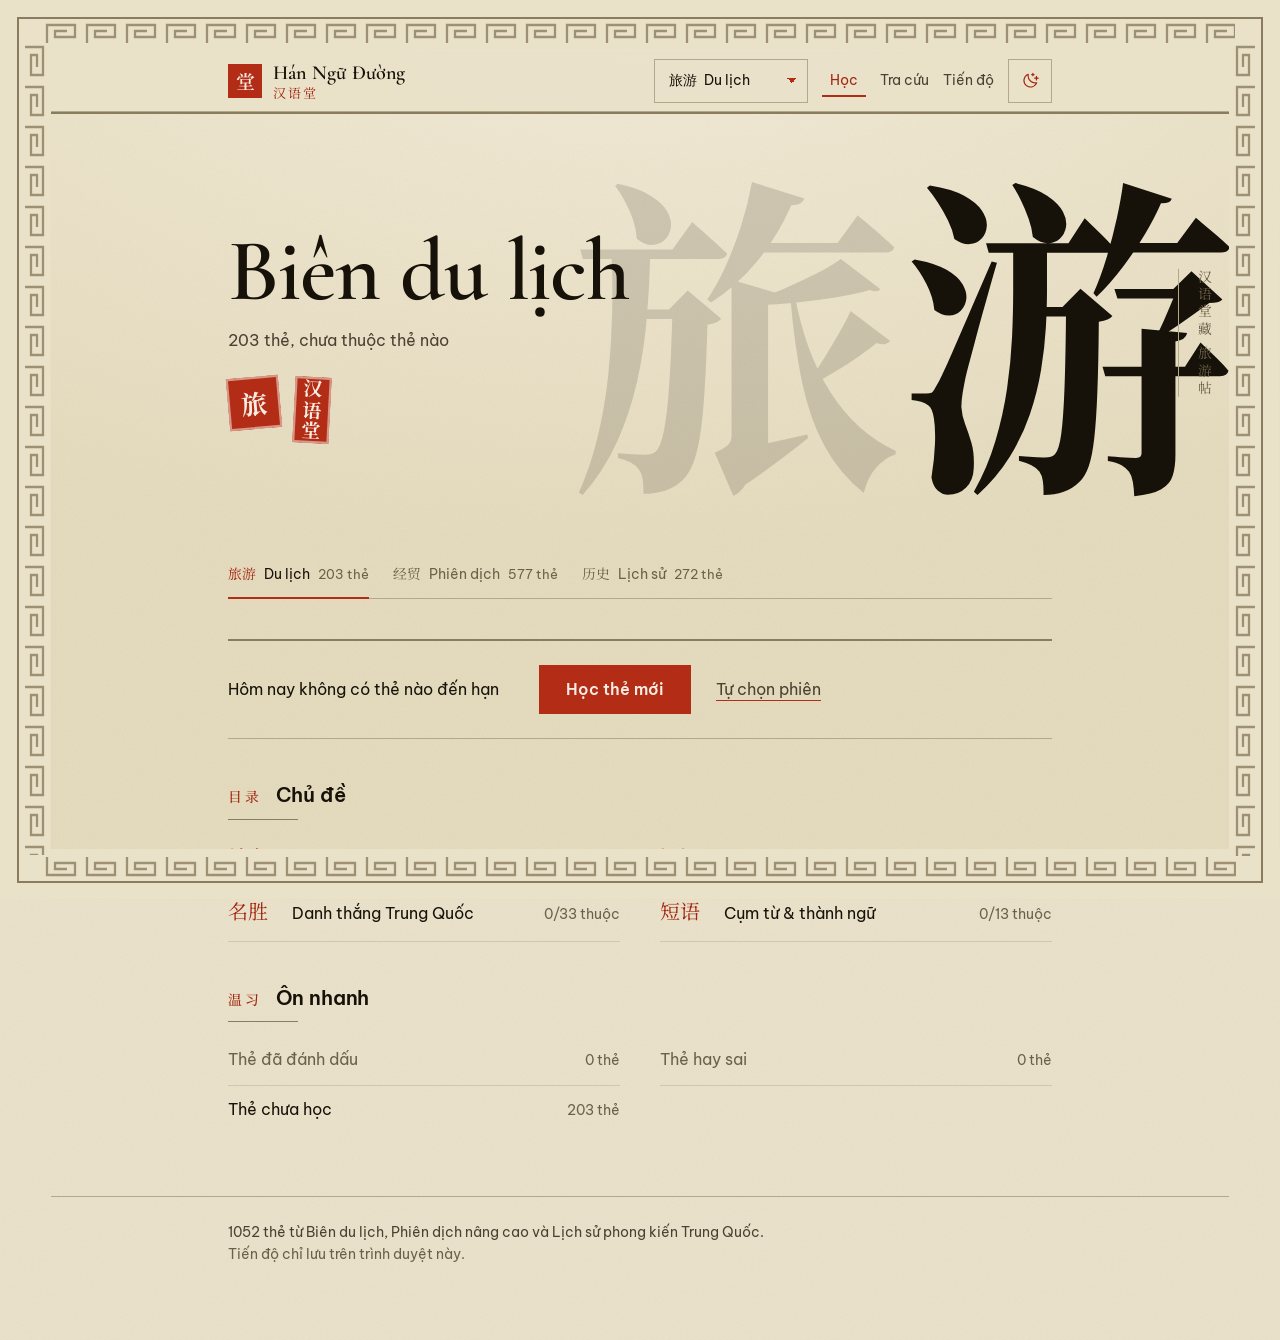
==== commit 20f0c559: "Dựng giao diện theo hướng 碑帖 đã chọn Port bản thử a.html vào app thật cho cả sáu màn.  Cả trang là m" ====
--- a/docs/index.html
+++ b/docs/index.html
@@ -5,8 +5,8 @@
 <meta name="viewport" content="width=device-width, initial-scale=1, viewport-fit=cover">
 <title>Hán Ngữ Đường</title>
 <meta name="description" content="Học thuộc từ vựng và kiến thức tiếng Trung ba môn: biên du lịch, phiên dịch nâng cao, lịch sử phong kiến Trung Quốc.">
-<meta name="theme-color" content="#F6F1E5" media="(prefers-color-scheme: light)">
-<meta name="theme-color" content="#1A1310" media="(prefers-color-scheme: dark)">
+<meta name="theme-color" content="#EAE1C9" media="(prefers-color-scheme: light)">
+<meta name="theme-color" content="#15120E" media="(prefers-color-scheme: dark)">
 <link rel="manifest" href="manifest.webmanifest">
 <link rel="preconnect" href="https://fonts.googleapis.com">
 <link rel="preconnect" href="https://fonts.gstatic.com" crossorigin>
@@ -26,6 +26,15 @@
   <symbol id="i-minus" viewBox="0 0 256 256"><path d="M224,128a8,8,0,0,1-8,8H40a8,8,0,0,1,0-16H216A8,8,0,0,1,224,128Z"/></symbol>
 </svg>
 
+<!-- Khung bia 回纹, bốn dải hoa văn bao quanh khung nhìn. Thuần trang
+     trí nên aria-hidden, và pointer-events: none để không chặn chạm. -->
+<div class="stele" aria-hidden="true">
+  <span class="stele__b stele__b--t"></span>
+  <span class="stele__b stele__b--b"></span>
+  <span class="stele__b stele__b--l"></span>
+  <span class="stele__b stele__b--r"></span>
+</div>
+
 <a class="skip-link" href="#main">Bỏ qua, vào nội dung chính</a>
 
 <header class="topbar">
@@ -65,10 +74,15 @@
         <div class="hero__text">
           <h1 class="hero__title" id="home-source"></h1>
           <p class="hero__lead"><span id="home-total"></span> thẻ<span id="home-learned"></span></p>
+          <div class="stamps" aria-hidden="true">
+            <span class="stamp stamp--a" id="hero-stamp"></span>
+            <span class="stamp stamp--b">汉语堂</span>
+          </div>
         </div>
         <!-- Ô người ta luyện viết đúng chữ của môn này. Chỗ duy nhất trên
              trang được phép to tiếng. -->
         <div class="tianzige" id="hero-zh" aria-hidden="true"></div>
+        <p class="colophon" id="hero-colophon" aria-hidden="true"></p>
       </div>
 
       <div class="subject-tabs" id="subject-tabs" role="tablist" aria-label="Chọn môn"></div>
@@ -88,12 +102,12 @@
       <p class="other-note" id="other-note" hidden></p>
 
       <section class="block" aria-labelledby="h-topics">
-        <h2 class="block__title" id="h-topics">Chủ đề</h2>
+        <h2 class="block__title" id="h-topics"><span class="block__zh" aria-hidden="true">目录</span>Chủ đề</h2>
         <div class="topic-grid" id="topic-grid"></div>
       </section>
 
       <section class="block" aria-labelledby="h-quick">
-        <h2 class="block__title" id="h-quick">Ôn nhanh</h2>
+        <h2 class="block__title" id="h-quick"><span class="block__zh" aria-hidden="true">温习</span>Ôn nhanh</h2>
         <div class="quick-row">
           <button class="quick" type="button" data-quick="starred">
             <span class="quick__title">Thẻ đã đánh dấu</span>
@@ -275,7 +289,7 @@
       </div>
 
       <section class="block" id="result-missed-block" hidden>
-        <h2 class="block__title">Thẻ cần ôn lại</h2>
+        <h2 class="block__title"><span class="block__zh" aria-hidden="true">重温</span>Thẻ cần ôn lại</h2>
         <ul class="list" id="result-missed"></ul>
       </section>
 
@@ -332,12 +346,12 @@
       </div>
 
       <section class="block">
-        <h2 class="block__title">Theo môn và chủ đề</h2>
+        <h2 class="block__title"><span class="block__zh" aria-hidden="true">进度</span>Theo môn và chủ đề</h2>
         <div class="bars" id="stat-bars"></div>
       </section>
 
       <section class="block">
-        <h2 class="block__title">Dữ liệu của bạn</h2>
+        <h2 class="block__title"><span class="block__zh" aria-hidden="true">存档</span>Dữ liệu của bạn</h2>
         <p class="prose">
           Tiến độ lưu ngay trong trình duyệt này, không gửi đi đâu cả. Xoá dữ liệu
           duyệt web hoặc đổi máy là mất, nên tải file sao lưu nếu bạn muốn giữ.
--- a/docs/css/style.css
+++ b/docs/css/style.css
@@ -1,18 +1,19 @@
 /* ═══════════════════════════════════════════════════════════════════════════
    Hán Ngữ Đường 汉语堂
 
-   Hướng: 朱 · 墨 · 宣 — chu sa, mực, giấy tuyên.
-
-   Tờ giấy tuyên nổi trên nền sơn mài đỏ thẫm. Chữ Hán của môn đổ chu sa ở
-   khổ khổng lồ, tràn khỏi mép giấy; chữ Việt đè chồng lên phần nhạt của nó.
-
-   Ba chất liệu, mỗi chất một việc, không lẫn sang nhau:
-     漆 sơn mài  -> dải bao ngoài, chỉ là nền, không bao giờ chứa chữ nhỏ
-     朱 chu sa   -> màu nhấn duy nhất: ấn triện, nút chính, tiến độ, đang chọn
-     金 nhũ vàng -> chỉ còn là nét kẻ mảnh. Không nút vàng, không chữ vàng.
-
-   Vì sao chia như vậy: bản trước phủ vàng lên mọi thứ nên vàng mất giá trị.
-   Một chất liệu chỉ sang khi nó hiếm.
+   Hướng: 碑帖 — thác bản.
+
+   Cả trang là mặt bia dập mực. Chữ Hán của môn hiện ra âm bản, trắng trên
+   nền mực. Viền 回纹 bao bốn phía. Ấn triện son đóng rải như người sưu tầm
+   đóng lên bản dập của mình. Đề bạt viết dọc bên lề.
+
+   Hai chế độ là hai hiện thân của cùng một thứ, không phải hai bản sắc:
+     tối  = 拓本, bản dập: nền mực, chữ trắng âm bản
+     sáng = 刻本, bản khắc in ra giấy: nền giấy, chữ mực dương bản
+   Cùng khung 回纹, cùng ấn triện son, chỉ đảo âm dương.
+
+   Ba màu, không hơn: mực, giấy, son. Không có nhũ vàng ở bản này — bốn
+   vòng trước chứng minh rằng thêm một chất liệu nữa là loãng.
    ═══════════════════════════════════════════════════════════════════════════ */
 
 /* ─────────────────────────────────────────── tầng 1: token nguyên thuỷ ── */
@@ -25,8 +26,6 @@
   --s-5: 40px;
   --s-6: 60px;
 
-  /* Hai cực, không có cỡ lửng ở giữa. Chữ Hán khổng lồ của hero cách
-     --t-xl một quãng rất xa; đó mới là chỗ tạo ấn tượng. */
   --t-xs:   13px;
   --t-sm:   13.8px;
   --t-base: 15.5px;
@@ -43,193 +42,169 @@
   --measure: 62ch;
   --radius: 0;
 
-  /* Bề rộng dải sơn mài bao quanh tờ giấy. Về 0 ở điện thoại vì ở đó
-     từng pixel ngang đều phải dành cho chữ. */
-  --frame-w: clamp(0px, calc(4vw - 24px), 34px);
+  /* Khung bia: lề ngoài, bề dày dải 回纹, và tổng chỗ phải chừa cho nó. */
+  --frame-pad:  clamp(6px, 1.3vw, 18px);
+  --frame-band: 22px;
+  --frame-keep: calc(var(--frame-pad) + 34px);
 }
 
 /* ─────────────────────────────────────────── tầng 2: token ngữ nghĩa ── */
 
-/* Sáng là bản sắc chính: giấy tuyên thật, ấm và ngà, không trắng. */
+/* SÁNG — 刻本: bản khắc in ra giấy. Chữ mực trên giấy ngà. */
 :root {
   color-scheme: light;
 
-  --frame:      #3B100D;
-  --frame-deep: #240807;
-
-  --bg:         #F6F1E5;
-  --bg-2:       #EFE8D7;
-  --surface:    #FCF9F1;
-  --surface-2:  #F2EBDA;
-  --line:       #D8CDB4;
-  --line-soft:  #E8E0CC;
-  --rule-strong: #191310;
-
-  --text:       #191310;
-  --text-2:     #4B4036;
-  --text-3:     #6C6052;
-
-  /* 朱砂. --accent đọc được ở cỡ chữ thường (6.2:1 trên giấy).
-     --accent-display chỉ dùng cho chữ cực lớn, nơi ngưỡng là 3:1. */
-  --accent:         #B32C16;
-  --accent-edge:    #C5351C;
-  --accent-solid:   #BE2F18;
-  --accent-display: #DC3A14;
-  --accent-ghost:   rgba(179, 44, 22, .15);
-  --accent-wash:    rgba(179, 44, 22, .08);
-  --on-accent:      #FDF7EE;
-
-  /* 描金: nét kẻ, và chỉ nét kẻ. */
-  --rule-metal: linear-gradient(90deg,
-                  #8A6A20 0%, #C0A04A 22%, #E3CE94 46%,
-                  #A9842C 70%, #C9A74E 100%);
-  --gold-ink:   #8A6A20;
-
-  --ok:         #2F6B4F;
-  --ok-wash:    rgba(47, 107, 79, .10);
-  --no:         #A32718;
-  --no-wash:    rgba(163, 39, 24, .09);
-
-  --inner-top:  inset 0 1px 0 rgba(255, 255, 255, .7);
-  --panel-shadow: 0 1px 1px rgba(21, 18, 12, .05),
-                  0 2px 8px rgba(21, 18, 12, .05),
-                  0 20px 44px -18px rgba(21, 18, 12, .18);
-  /* Tờ giấy đặt trên mặt sơn: bóng tiếp giáp sắc, bóng xa tản rộng. */
-  --sheet-shadow: 0 0 0 1px rgba(59, 16, 13, .22),
-                  0 2px 6px rgba(37, 8, 7, .26),
-                  0 26px 60px -22px rgba(37, 8, 7, .55);
-
-  --light: radial-gradient(110% 70% at 50% -8%,
-             rgba(255, 252, 240, .8) 0%, rgba(255, 252, 240, 0) 62%);
-  --frame-light: radial-gradient(120% 90% at 50% 0%,
-                   rgba(190, 47, 24, .40) 0%, rgba(190, 47, 24, 0) 65%);
-
-  --grain: url("data:image/svg+xml,%3Csvg xmlns='http://www.w3.org/2000/svg' width='170' height='170'%3E%3Cfilter id='n'%3E%3CfeTurbulence type='fractalNoise' baseFrequency='0.86' numOctaves='4' stitchTiles='stitch'/%3E%3CfeColorMatrix type='saturate' values='0'/%3E%3C/filter%3E%3Crect width='170' height='170' filter='url(%23n)' opacity='0.06'/%3E%3C/svg%3E");
-}
-
-/* Tối: vẫn đúng tờ giấy đó, chỉ là bản in trên nền mực. Không đổi sang một
-   bản sắc khác, chỉ hạ sáng xuống. */
+  --bg:         #EAE1C9;
+  --bg-2:       #E0D5B7;
+  --surface:    #F3ECDA;
+  --surface-2:  #E5DBC0;
+  --line:       #B5A789;
+  --line-soft:  #D2C7AC;
+
+  --text:       #171209;
+  --text-2:     #4A4132;
+  --text-3:     #6B6049;
+
+  /* 朱砂: màu nhấn duy nhất. --accent đọc được ở cỡ chữ thường (5.6:1). */
+  --accent:       #A32610;
+  --accent-edge:  #B32C16;
+  --accent-solid: #B32C16;
+  --accent-wash:  rgba(163, 38, 16, .09);
+  --on-accent:    #F6EDE2;
+
+  /* Chữ Hán khổ lớn: dương bản, mực trên giấy. */
+  --zh-big:       #171209;
+  --zh-ghost:     .14;
+
+  /* Nét khung và dải 回纹 */
+  --fret-ink:  #8A7C5E;
+  --fret-soft: #B5A789;
+  --hui-x: url("data:image/svg+xml,%3Csvg xmlns='http://www.w3.org/2000/svg' width='40' height='22'%3E%3Cpath d='M2 20 L2 2 L30 2 L30 14 L10 14 L10 8 L22 8' fill='none' stroke='%238A7C5E' stroke-width='2.3'/%3E%3C/svg%3E");
+  --hui-y: url("data:image/svg+xml,%3Csvg xmlns='http://www.w3.org/2000/svg' width='22' height='40'%3E%3Cpath d='M2 2 L20 2 L20 30 L8 30 L8 10 L14 10 L14 22' fill='none' stroke='%238A7C5E' stroke-width='2.3'/%3E%3C/svg%3E");
+
+  --ok:      #2C6244;
+  --ok-wash: rgba(44, 98, 68, .10);
+  --no:      #A32610;
+  --no-wash: rgba(163, 38, 16, .09);
+
+  --inner-top: inset 0 1px 0 rgba(255, 255, 255, .55);
+  --panel-shadow: 0 1px 1px rgba(23, 18, 9, .06),
+                  0 2px 8px rgba(23, 18, 9, .05),
+                  0 18px 40px -18px rgba(23, 18, 9, .22);
+
+  /* Vân giấy, mịn */
+  --grain: url("data:image/svg+xml,%3Csvg xmlns='http://www.w3.org/2000/svg' width='180' height='180'%3E%3Cfilter id='n'%3E%3CfeTurbulence type='fractalNoise' baseFrequency='0.82' numOctaves='4' stitchTiles='stitch'/%3E%3CfeColorMatrix type='saturate' values='0'/%3E%3C/filter%3E%3Crect width='180' height='180' filter='url(%23n)' opacity='0.07'/%3E%3C/svg%3E");
+  --ground: radial-gradient(130% 85% at 50% 0%, #F2EAD6 0%, #E4DABC 72%);
+}
+
+/* TỐI — 拓本: bản dập. Đây mới là hiện thân đầy đủ nhất của hướng này. */
 :root[data-theme="dark"],
 :root:not([data-theme="light"]) {
-  --d-frame:      #120706;
-  --d-frame-deep: #080403;
-
-  --d-bg:         #1A1310;
-  --d-bg-2:       #221813;
-  --d-surface:    #241A15;
-  --d-surface-2:  #2E2119;
-  --d-line:       #453327;
-  --d-line-soft:  #30241C;
-  --d-rule-strong: #6A5848;
-
-  --d-text:       #F4ECDF;
-  --d-text-2:     #C8BAA6;
-  --d-text-3:     #9E9180;
-
-  --d-accent:         #FF8569;
-  --d-accent-edge:    #E2664B;
-  --d-accent-solid:   #C9321A;
-  --d-accent-display: #FF5A33;
-  --d-accent-ghost:   rgba(255, 90, 51, .17);
-  --d-accent-wash:    rgba(255, 133, 105, .12);
-  --d-on-accent:      #FFF2E8;
-
-  --d-rule-metal: linear-gradient(90deg,
-                    #6B5218 0%, #B8973F 22%, #E8D49B 46%,
-                    #9A7520 70%, #D4AF5E 100%);
-  --d-gold-ink:   #D4AF5E;
-
-  --d-ok:        #7CB596;
-  --d-ok-wash:   rgba(124, 181, 150, .13);
-  --d-no:        #E8836E;
-  --d-no-wash:   rgba(232, 131, 110, .13);
-}
-
-/* Cùng một bảng ánh xạ cho hai lối bật chế độ tối: theo hệ thống, và do
-   người dùng tự chọn. CSS không cho gọi lại một khối khai báo, nên đành
-   lặp; sửa khối này thì phải sửa khối kia. */
+  --d-bg:         #15120E;
+  --d-bg-2:       #1D1A14;
+  --d-surface:    #221D16;
+  --d-surface-2:  #2B251C;
+  --d-line:       #4A4234;
+  --d-line-soft:  #322C22;
+
+  --d-text:       #EFE7D4;
+  --d-text-2:     #C2B79C;
+  --d-text-3:     #948A74;
+
+  --d-accent:       #E8785F;
+  --d-accent-solid: #B32C16;
+  --d-accent-wash:  rgba(232, 120, 95, .13);
+  --d-on-accent:    #F6EDE2;
+
+  --d-zh-big:   #EFE7D4;
+  --d-zh-ghost: .26;
+
+  --d-fret-ink:  #B5A98C;
+  --d-fret-soft: #6E6552;
+  --d-hui-x: url("data:image/svg+xml,%3Csvg xmlns='http://www.w3.org/2000/svg' width='40' height='22'%3E%3Cpath d='M2 20 L2 2 L30 2 L30 14 L10 14 L10 8 L22 8' fill='none' stroke='%23B5A98C' stroke-width='2.3'/%3E%3C/svg%3E");
+  --d-hui-y: url("data:image/svg+xml,%3Csvg xmlns='http://www.w3.org/2000/svg' width='22' height='40'%3E%3Cpath d='M2 2 L20 2 L20 30 L8 30 L8 10 L14 10 L14 22' fill='none' stroke='%23B5A98C' stroke-width='2.3'/%3E%3C/svg%3E");
+
+  --d-ok:      #74B493;
+  --d-ok-wash: rgba(116, 180, 147, .13);
+  --d-no:      #E8785F;
+  --d-no-wash: rgba(232, 120, 95, .13);
+
+  /* Vân đá: thô hơn vân giấy. Đây là thứ làm mặt bia không phẳng như bìa. */
+  --d-grain: url("data:image/svg+xml,%3Csvg xmlns='http://www.w3.org/2000/svg' width='220' height='220'%3E%3Cfilter id='n'%3E%3CfeTurbulence type='fractalNoise' baseFrequency='0.55' numOctaves='4' stitchTiles='stitch'/%3E%3CfeColorMatrix type='saturate' values='0'/%3E%3C/filter%3E%3Crect width='220' height='220' filter='url(%23n)' opacity='0.2'/%3E%3C/svg%3E");
+  --d-ground: radial-gradient(130% 85% at 50% 0%, #272019 0%, #15120E 70%);
+}
+
+/* Một bảng ánh xạ, hai lối bật: theo hệ thống và do người dùng chọn.
+   CSS không cho gọi lại một khối khai báo nên phải lặp; sửa khối này thì
+   phải sửa khối kia. */
 @media (prefers-color-scheme: dark) {
   :root:not([data-theme="light"]) {
     color-scheme: dark;
-    --frame:      var(--d-frame);
-    --frame-deep: var(--d-frame-deep);
     --bg:         var(--d-bg);
     --bg-2:       var(--d-bg-2);
     --surface:    var(--d-surface);
     --surface-2:  var(--d-surface-2);
     --line:       var(--d-line);
     --line-soft:  var(--d-line-soft);
-    --rule-strong: var(--d-rule-strong);
     --text:       var(--d-text);
     --text-2:     var(--d-text-2);
     --text-3:     var(--d-text-3);
-    --accent:         var(--d-accent);
-    --accent-edge:    var(--d-accent-edge);
-    --accent-solid:   var(--d-accent-solid);
-    --accent-display: var(--d-accent-display);
-    --accent-ghost:   var(--d-accent-ghost);
-    --accent-wash:    var(--d-accent-wash);
-    --on-accent:      var(--d-on-accent);
-    --rule-metal: var(--d-rule-metal);
-    --gold-ink:   var(--d-gold-ink);
-    --ok:         var(--d-ok);
-    --ok-wash:    var(--d-ok-wash);
-    --no:         var(--d-no);
-    --no-wash:    var(--d-no-wash);
-    --inner-top:  inset 0 1px 0 rgba(246, 233, 190, .06);
+    --accent:       var(--d-accent);
+    --accent-edge:  var(--d-accent);
+    --accent-solid: var(--d-accent-solid);
+    --accent-wash:  var(--d-accent-wash);
+    --on-accent:    var(--d-on-accent);
+    --zh-big:    var(--d-zh-big);
+    --zh-ghost:  var(--d-zh-ghost);
+    --fret-ink:  var(--d-fret-ink);
+    --fret-soft: var(--d-fret-soft);
+    --hui-x:     var(--d-hui-x);
+    --hui-y:     var(--d-hui-y);
+    --ok:      var(--d-ok);
+    --ok-wash: var(--d-ok-wash);
+    --no:      var(--d-no);
+    --no-wash: var(--d-no-wash);
+    --inner-top: inset 0 1px 0 rgba(239, 231, 212, .06);
     --panel-shadow: 0 1px 1px rgba(0, 0, 0, .5),
                     0 2px 10px rgba(0, 0, 0, .4),
-                    0 24px 56px -20px rgba(0, 0, 0, .7);
-    --sheet-shadow: 0 0 0 1px rgba(255, 220, 190, .07),
-                    0 2px 6px rgba(0, 0, 0, .5),
-                    0 26px 60px -22px rgba(0, 0, 0, .8);
-    --light: radial-gradient(110% 70% at 50% -8%,
-               rgba(255, 150, 110, .07) 0%, rgba(255, 150, 110, 0) 60%);
-    --frame-light: radial-gradient(120% 90% at 50% 0%,
-                     rgba(201, 50, 26, .28) 0%, rgba(201, 50, 26, 0) 65%);
-    --grain: url("data:image/svg+xml,%3Csvg xmlns='http://www.w3.org/2000/svg' width='200' height='200'%3E%3Cfilter id='n'%3E%3CfeTurbulence type='fractalNoise' baseFrequency='0.68' numOctaves='3' stitchTiles='stitch'/%3E%3CfeColorMatrix type='saturate' values='0'/%3E%3C/filter%3E%3Crect width='200' height='200' filter='url(%23n)' opacity='0.08'/%3E%3C/svg%3E");
+                    0 22px 50px -20px rgba(0, 0, 0, .7);
+    --grain:  var(--d-grain);
+    --ground: var(--d-ground);
   }
 }
 
 :root[data-theme="dark"] {
   color-scheme: dark;
-  --frame:      var(--d-frame);
-  --frame-deep: var(--d-frame-deep);
   --bg:         var(--d-bg);
   --bg-2:       var(--d-bg-2);
   --surface:    var(--d-surface);
   --surface-2:  var(--d-surface-2);
   --line:       var(--d-line);
   --line-soft:  var(--d-line-soft);
-  --rule-strong: var(--d-rule-strong);
   --text:       var(--d-text);
   --text-2:     var(--d-text-2);
   --text-3:     var(--d-text-3);
-  --accent:         var(--d-accent);
-  --accent-edge:    var(--d-accent-edge);
-  --accent-solid:   var(--d-accent-solid);
-  --accent-display: var(--d-accent-display);
-  --accent-ghost:   var(--d-accent-ghost);
-  --accent-wash:    var(--d-accent-wash);
-  --on-accent:      var(--d-on-accent);
-  --rule-metal: var(--d-rule-metal);
-  --gold-ink:   var(--d-gold-ink);
-  --ok:         var(--d-ok);
-  --ok-wash:    var(--d-ok-wash);
-  --no:         var(--d-no);
-  --no-wash:    var(--d-no-wash);
-  --inner-top:  inset 0 1px 0 rgba(246, 233, 190, .06);
+  --accent:       var(--d-accent);
+  --accent-edge:  var(--d-accent);
+  --accent-solid: var(--d-accent-solid);
+  --accent-wash:  var(--d-accent-wash);
+  --on-accent:    var(--d-on-accent);
+  --zh-big:    var(--d-zh-big);
+  --zh-ghost:  var(--d-zh-ghost);
+  --fret-ink:  var(--d-fret-ink);
+  --fret-soft: var(--d-fret-soft);
+  --hui-x:     var(--d-hui-x);
+  --hui-y:     var(--d-hui-y);
+  --ok:      var(--d-ok);
+  --ok-wash: var(--d-ok-wash);
+  --no:      var(--d-no);
+  --no-wash: var(--d-no-wash);
+  --inner-top: inset 0 1px 0 rgba(239, 231, 212, .06);
   --panel-shadow: 0 1px 1px rgba(0, 0, 0, .5),
                   0 2px 10px rgba(0, 0, 0, .4),
-                  0 24px 56px -20px rgba(0, 0, 0, .7);
-  --sheet-shadow: 0 0 0 1px rgba(255, 220, 190, .07),
-                  0 2px 6px rgba(0, 0, 0, .5),
-                  0 26px 60px -22px rgba(0, 0, 0, .8);
-  --light: radial-gradient(110% 70% at 50% -8%,
-             rgba(255, 150, 110, .07) 0%, rgba(255, 150, 110, 0) 60%);
-  --frame-light: radial-gradient(120% 90% at 50% 0%,
-                   rgba(201, 50, 26, .28) 0%, rgba(201, 50, 26, 0) 65%);
-  --grain: url("data:image/svg+xml,%3Csvg xmlns='http://www.w3.org/2000/svg' width='200' height='200'%3E%3Cfilter id='n'%3E%3CfeTurbulence type='fractalNoise' baseFrequency='0.68' numOctaves='3' stitchTiles='stitch'/%3E%3CfeColorMatrix type='saturate' values='0'/%3E%3C/filter%3E%3Crect width='200' height='200' filter='url(%23n)' opacity='0.08'/%3E%3C/svg%3E");
+                  0 22px 50px -20px rgba(0, 0, 0, .7);
+  --grain:  var(--d-grain);
+  --ground: var(--d-ground);
 }
 
 /* ───────────────────────────────────────────────────────────── nền tảng ── */
@@ -242,9 +217,7 @@
   height: 100%;
   -webkit-text-size-adjust: 100%;
   scroll-behavior: smooth;
-  background-color: var(--frame);
-  background-image: var(--frame-light);
-  background-attachment: fixed;
+  background-color: var(--bg);
 }
 
 body {
@@ -252,28 +225,75 @@
   min-height: 100%;
   display: flex;
   flex-direction: column;
-  /* Tờ giấy tuyên: nền của body bị cắt về đúng content box, nên phần
-     padding hai bên để lộ mặt sơn mài bên dưới. Đó là cả cái khung.
-     Hai vệt tối mảnh ở mép trong là chỗ giấy cong xuống bắt bóng. */
+  /* Mặt bia: vân đá phủ đều, ánh sáng rọi từ trên xuống. Nền gắn cố định
+     để lúc cuộn mặt đá đứng yên còn chữ trôi qua, đúng cảm giác đang rà
+     mắt dọc một tấm bia chứ không phải lật trang. */
   background-color: var(--bg);
-  background-image:
-    linear-gradient(to right, rgba(37, 8, 7, .13), rgba(37, 8, 7, 0) 16px),
-    linear-gradient(to left,  rgba(37, 8, 7, .13), rgba(37, 8, 7, 0) 16px),
-    var(--grain);
-  background-origin: content-box;
-  background-clip: content-box;
-  padding-inline: var(--frame-w);
+  background-image: var(--grain), var(--ground);
+  background-attachment: scroll, fixed;
+  padding-inline: var(--frame-keep);
   isolation: isolate;
   color: var(--text);
   font-family: var(--font-text);
   font-size: var(--t-base);
   line-height: 1.62;
-  padding-top: env(safe-area-inset-top, 0px);
-  padding-bottom: calc(env(safe-area-inset-bottom, 0px) + var(--frame-w));
+  padding-top: calc(env(safe-area-inset-top, 0px) + var(--frame-keep));
+  padding-bottom: calc(env(safe-area-inset-bottom, 0px) + var(--frame-keep));
   -webkit-font-smoothing: antialiased;
 }
 
 main { overflow-x: clip; }
+
+/* ─────────────────────────────────────────────────────── khung bia ── */
+
+/* Khung đứng yên trên khung nhìn chứ không cuộn theo: người xem đứng
+   trước tấm bia, cái khung là mép đá, nó không chạy đi đâu cả.
+
+   Bốn dải nền đục ở mép phải có thật, không chỉ là hoa văn trên nền
+   trong suốt: thiếu chúng thì chữ cuộn qua sẽ lòi ra giữa các nét 回纹. */
+.stele {
+  position: fixed;
+  inset: 0;
+  z-index: 40;
+  pointer-events: none;
+  background-repeat: no-repeat;
+  background-image:
+    linear-gradient(var(--bg), var(--bg)),
+    linear-gradient(var(--bg), var(--bg)),
+    linear-gradient(var(--bg), var(--bg)),
+    linear-gradient(var(--bg), var(--bg));
+  background-position: top, bottom, left, right;
+  background-size:
+    100% var(--frame-keep), 100% var(--frame-keep),
+    var(--frame-keep) 100%, var(--frame-keep) 100%;
+}
+.stele::before {
+  content: "";
+  position: absolute;
+  inset: var(--frame-pad);
+  border: 2px solid var(--fret-ink);
+}
+.stele__b { position: absolute; opacity: .8; }
+
+.stele__b--t, .stele__b--b {
+  left: calc(var(--frame-pad) + 28px);
+  right: calc(var(--frame-pad) + 28px);
+  height: var(--frame-band);
+  background-image: var(--hui-x);
+  background-repeat: repeat-x;
+}
+.stele__b--t { top: calc(var(--frame-pad) + 6px); }
+.stele__b--b { bottom: calc(var(--frame-pad) + 6px); transform: scaleY(-1); }
+
+.stele__b--l, .stele__b--r {
+  top: calc(var(--frame-pad) + 28px);
+  bottom: calc(var(--frame-pad) + 28px);
+  width: var(--frame-band);
+  background-image: var(--hui-y);
+  background-repeat: repeat-y;
+}
+.stele__b--l { left: calc(var(--frame-pad) + 6px); }
+.stele__b--r { right: calc(var(--frame-pad) + 6px); transform: scaleX(-1); }
 
 img { max-width: 100%; }
 [hidden] { display: none !important; }
@@ -332,20 +352,18 @@
 
 .topbar {
   position: sticky;
-  top: env(safe-area-inset-top, 0px);
+  top: calc(env(safe-area-inset-top, 0px) + var(--frame-keep));
   z-index: 20;
   background: color-mix(in srgb, var(--bg) 88%, transparent);
   backdrop-filter: blur(14px);
-  /* 文武边: một nét mực dày, một nét nhũ mảnh. Lối đóng khung của trang
-     sách khắc, và là chỗ duy nhất trên trang có nét mực dày. */
-  border-bottom: 2px solid var(--rule-strong);
+  /* 文武边: một nét dày, một nét mảnh, lối đóng khung của trang sách khắc. */
+  border-bottom: 2px solid var(--fret-ink);
 }
 .topbar::after {
   content: "";
   display: block;
   height: 1px;
-  background: var(--rule-metal);
-  opacity: .62;
+  background: var(--fret-soft);
 }
 
 .topbar__inner {
@@ -464,7 +482,7 @@
   display: flex;
   align-items: center;
   min-height: clamp(220px, 28vw, 560px);
-  margin-inline: calc(50% - min(50vw - var(--frame-w), 600px));
+  margin-inline: calc(50% - min(50vw - var(--frame-keep), 600px));
   margin-bottom: var(--s-5);
 }
 
@@ -492,7 +510,7 @@
   /* Hero bị chặn ở 1200px để chữ Hán còn chạm được tiêu đề, nhưng tờ giấy
      thì rộng hơn thế. Kéo cụm chữ ra đúng phần chênh lệch để nó tràn khỏi
      mép giấy thật; chỗ cắt do main lo. */
-  right: min(-6px, calc((1200px - 100vw + 2 * var(--frame-w)) / 2));
+  right: min(-6px, calc((1200px - 100vw + 2 * var(--frame-keep)) / 2));
   transform: translateY(-50%);
   z-index: 0;
   display: flex;
@@ -501,25 +519,56 @@
   line-height: 1;
   white-space: nowrap;
   pointer-events: none;
-  background-image: linear-gradient(100deg,
-    var(--accent-ghost) 0%, var(--accent-ghost) 30%,
-    var(--accent-display) 74%, var(--accent-display) 100%);
-  -webkit-background-clip: text;
-  background-clip: text;
-  color: transparent;
-}
+  color: var(--zh-big);
+}
+/* Chữ đầu lùi hẳn về sau làm nền cho chữ Việt đè lên, chữ sau ăn trọn
+   độ đậm ở chỗ nó tràn ra khỏi khung. Cùng một cụm chữ, hai vai. */
 .tianzige__cell { display: block; }
+.tianzige__cell:first-child { opacity: var(--zh-ghost); }
 .tianzige__char {
   font-family: var(--font-zh);
-  font-weight: 600;
+  font-weight: 700;
   line-height: 1;
   color: inherit;
 }
 
-/* Trình duyệt không cắt được nền theo hình chữ thì chữ sẽ tàng hình.
-   Trả về một màu đặc, mất chuyển sắc nhưng không mất chữ. */
-@supports not ((-webkit-background-clip: text) or (background-clip: text)) {
-  .tianzige { background-image: none; color: var(--accent-ghost); }
+/* 题跋: đề bạt viết dọc bên lề, lối người xưa ghi chú lên bản dập mình
+   sưu tầm được. */
+.colophon {
+  position: absolute;
+  top: 50%;
+  right: 0;
+  transform: translateY(-50%);
+  z-index: 2;
+  writing-mode: vertical-rl;
+  font-family: var(--font-zh);
+  font-size: var(--t-sm);
+  letter-spacing: .24em;
+  color: var(--text-3);
+  padding-left: var(--s-3);
+  border-left: 1px solid var(--line);
+  max-height: 72%;
+  white-space: nowrap;
+  overflow: hidden;
+}
+
+/* 印章: đóng vào chỗ trống dưới khối chữ, hơi lệch, như đóng tay. */
+.stamps { display: flex; align-items: flex-start; gap: var(--s-3); margin-top: var(--s-4); }
+.stamp {
+  display: grid;
+  place-items: center;
+  background: var(--accent-solid);
+  color: var(--on-accent);
+  font-family: var(--font-zh);
+  font-weight: 700;
+  line-height: 1;
+  box-shadow: inset 0 0 0 2px rgba(246, 237, 226, .55);
+}
+.stamp--a { width: 52px; height: 52px; font-size: 26px; transform: rotate(-5deg); }
+.stamp--b {
+  width: 36px; height: 66px; font-size: 19px;
+  writing-mode: vertical-rl; letter-spacing: .08em;
+  transform: rotate(3deg);
 }
 
 .page-title { margin: 0 0 var(--s-4); font-size: clamp(var(--t-lg), 4.4vw, 40px); }
@@ -587,7 +636,7 @@
   padding: var(--s-4) 0;
   background: transparent;
   border: 0;
-  border-top: 2px solid var(--rule-strong);
+  border-top: 2px solid var(--fret-ink);
   border-bottom: 1px solid var(--line);
 }
 /* Để nhóm chữ và nhóm nút đứng cạnh nhau. Cho phần chữ giãn hết chỗ thì
@@ -613,24 +662,36 @@
 
 .block__title {
   position: relative;
+  display: flex;
+  align-items: baseline;
+  gap: var(--s-3);
   margin: 0 0 var(--s-3);
   padding-bottom: var(--s-2);
   font-size: var(--t-md);
   font-weight: 600;
   letter-spacing: -.008em;
 }
+/* Nhãn chữ Hán đứng trước tên khối. Đây là app học tiếng Trung nên nó là
+   nội dung thật chứ không phải chữ trang trí lấy từ bảng mẫu. */
+.block__zh {
+  font-family: var(--font-zh);
+  font-size: var(--t-sm);
+  font-weight: 500;
+  letter-spacing: .2em;
+  color: var(--accent);
+}
 .block__title::after {
   content: "";
   position: absolute; left: 0; bottom: 0;
   width: 3.5em; height: 1px;
-  background: var(--rule-metal);
+  background: var(--fret-ink);
 }
 
 /* ──────────────────────────────────────────────────── chủ đề ── */
 
 .topic-grid {
   display: grid;
-  grid-template-columns: repeat(auto-fill, minmax(330px, 1fr));
+  grid-template-columns: repeat(auto-fill, minmax(min(330px, 100%), 1fr));
   column-gap: var(--s-5);
 }
 
@@ -662,7 +723,7 @@
 
 .quick-row {
   display: grid;
-  grid-template-columns: repeat(auto-fill, minmax(330px, 1fr));
+  grid-template-columns: repeat(auto-fill, minmax(min(330px, 100%), 1fr));
   column-gap: var(--s-5);
 }
 
@@ -1183,11 +1244,24 @@
 @media (max-width: 760px) {
   .hero { min-height: clamp(190px, 46vw, 260px); }
   .hero__text { max-width: none; }
-  .tianzige {
-    font-size: clamp(132px, 38vw, 210px);
-    background-image: linear-gradient(100deg,
-      var(--accent-ghost) 0%, var(--accent-ghost) 58%,
-      var(--accent-display) 100%);
+  .tianzige { font-size: clamp(132px, 38vw, 210px); }
+  /* Màn hẹp thì chữ Việt phủ gần kín cụm chữ Hán, nên cả hai chữ cùng lui
+     về làm nền thay vì một đậm một nhạt. */
+  .tianzige__cell { opacity: var(--zh-ghost); }
+  .colophon { display: none; }
+  .stamp--b { display: none; }
+}
+
+@media (max-width: 760px) {
+  :root {
+    --frame-pad: 5px;
+    --frame-band: 13px;
+    --frame-keep: calc(var(--frame-pad) + 19px);
+  }
+  .stele__b--l, .stele__b--r { display: none; }
+  .stele__b--t, .stele__b--b {
+    left: calc(var(--frame-pad) + 10px);
+    right: calc(var(--frame-pad) + 10px);
   }
 }
 
@@ -1195,11 +1269,16 @@
   .topbar__inner { flex-wrap: wrap; row-gap: 4px; gap: var(--s-2); }
   .brand { min-width: 0; flex: 1 1 auto; margin-right: 0; }
   .brand__text { min-width: 0; }
-  .brand__text strong { font-size: var(--t-base); overflow: hidden; text-overflow: ellipsis; white-space: nowrap; }
+  .brand__text strong { font-size: var(--t-sm); overflow: hidden; text-overflow: ellipsis; white-space: nowrap; }
   .brand__sub { display: none; }
 
   .switcher { flex: 0 1 auto; min-width: 0; }
-  .switcher__select { max-width: 7rem; font-size: var(--t-xs); padding-right: 24px; }
+  /* Ô chọn môn quan trọng hơn tên app: tên app cắt được, môn thì không. */
+  .switcher__select { max-width: 6.2rem; font-size: var(--t-xs); padding: 0 20px 0 7px; }
+  .seal { width: 28px; height: 28px; font-size: 16px; }
+  .brand { gap: 8px; }
+  /* Giữ 44px: đây là ngưỡng vùng bấm, không phải chỗ để tiết kiệm. Chỗ
+     thiếu lấy từ ô chọn môn vì nó có thể cắt chữ bằng ellipsis. */
 
   .nav { order: 3; width: 100%; gap: var(--s-4); overflow-x: auto; }
   body.is-studying .nav { display: none; }
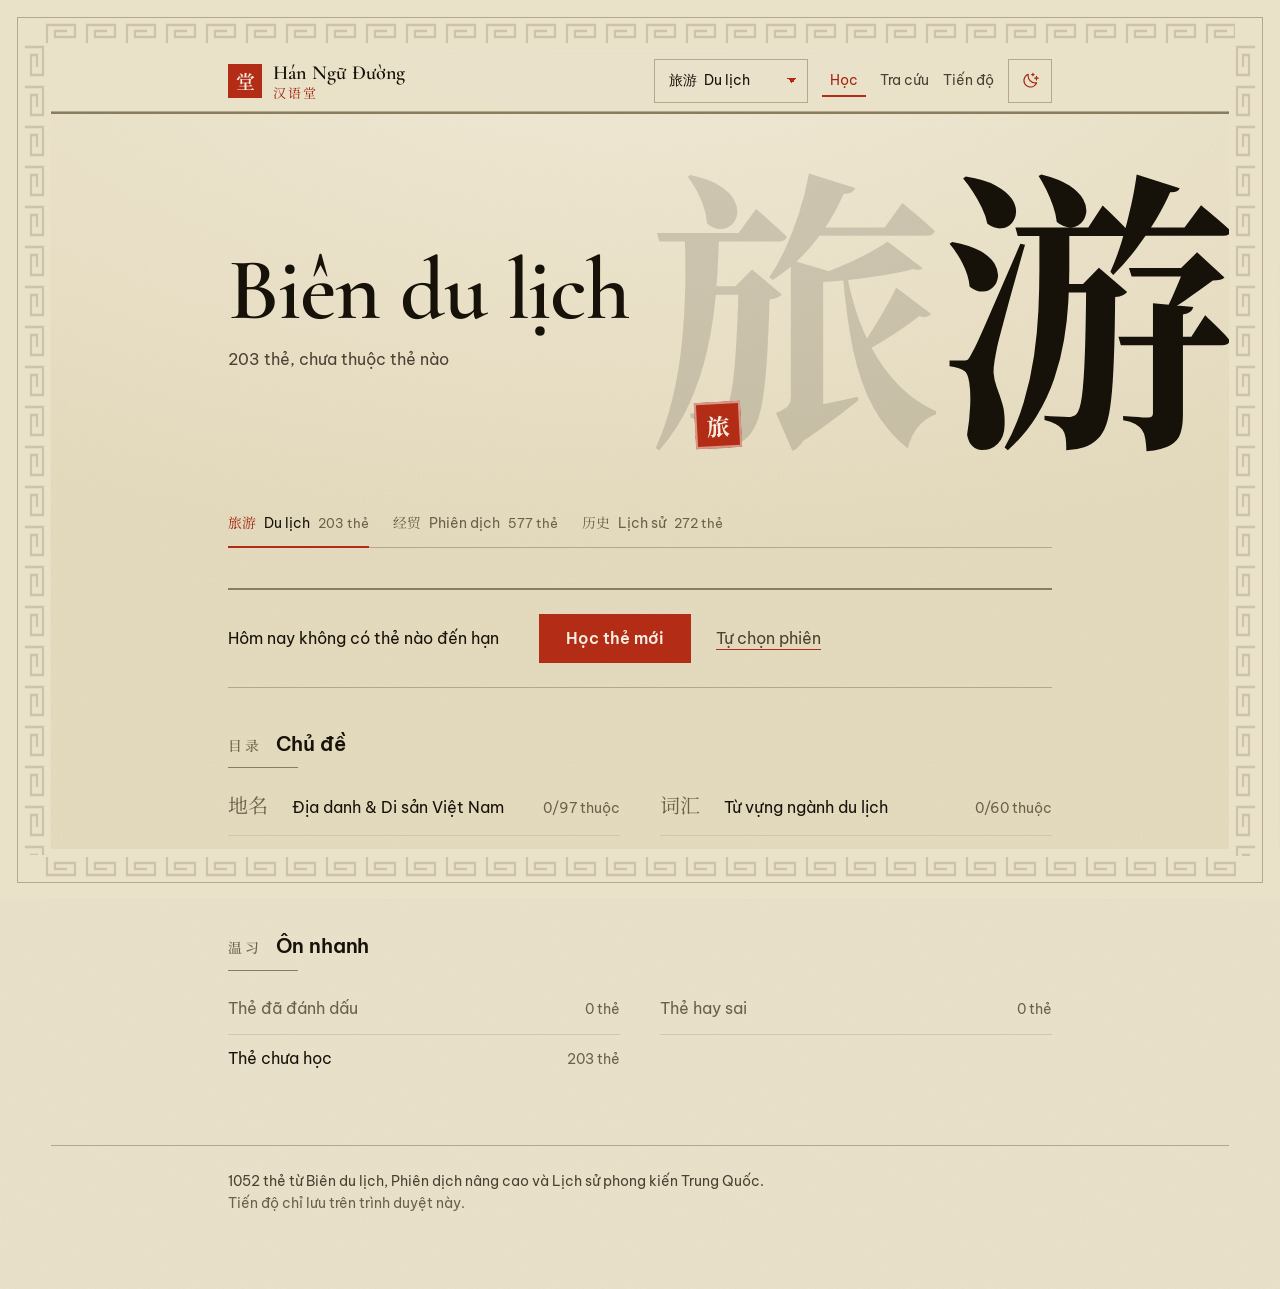
==== commit 587afe6c: "Làm dịu: mật độ phải có thứ bậc, nếu không là hỗn loạn Vòng trước tôi chữa "trống rỗng" quá tay thàn" ====
--- a/docs/index.html
+++ b/docs/index.html
@@ -76,13 +76,11 @@
           <p class="hero__lead"><span id="home-total"></span> thẻ<span id="home-learned"></span></p>
           <div class="stamps" aria-hidden="true">
             <span class="stamp stamp--a" id="hero-stamp"></span>
-            <span class="stamp stamp--b">汉语堂</span>
           </div>
         </div>
         <!-- Ô người ta luyện viết đúng chữ của môn này. Chỗ duy nhất trên
              trang được phép to tiếng. -->
         <div class="tianzige" id="hero-zh" aria-hidden="true"></div>
-        <p class="colophon" id="hero-colophon" aria-hidden="true"></p>
       </div>
 
       <div class="subject-tabs" id="subject-tabs" role="tablist" aria-label="Chọn môn"></div>
--- a/docs/css/style.css
+++ b/docs/css/style.css
@@ -130,7 +130,7 @@
   --d-no-wash: rgba(232, 120, 95, .13);
 
   /* Vân đá: thô hơn vân giấy. Đây là thứ làm mặt bia không phẳng như bìa. */
-  --d-grain: url("data:image/svg+xml,%3Csvg xmlns='http://www.w3.org/2000/svg' width='220' height='220'%3E%3Cfilter id='n'%3E%3CfeTurbulence type='fractalNoise' baseFrequency='0.55' numOctaves='4' stitchTiles='stitch'/%3E%3CfeColorMatrix type='saturate' values='0'/%3E%3C/filter%3E%3Crect width='220' height='220' filter='url(%23n)' opacity='0.2'/%3E%3C/svg%3E");
+  --d-grain: url("data:image/svg+xml,%3Csvg xmlns='http://www.w3.org/2000/svg' width='220' height='220'%3E%3Cfilter id='n'%3E%3CfeTurbulence type='fractalNoise' baseFrequency='0.55' numOctaves='4' stitchTiles='stitch'/%3E%3CfeColorMatrix type='saturate' values='0'/%3E%3C/filter%3E%3Crect width='220' height='220' filter='url(%23n)' opacity='0.1'/%3E%3C/svg%3E");
   --d-ground: radial-gradient(130% 85% at 50% 0%, #272019 0%, #15120E 70%);
 }
 
@@ -271,9 +271,9 @@
   content: "";
   position: absolute;
   inset: var(--frame-pad);
-  border: 2px solid var(--fret-ink);
-}
-.stele__b { position: absolute; opacity: .8; }
+  border: 1px solid var(--fret-soft);
+}
+.stele__b { position: absolute; opacity: .3; }
 
 .stele__b--t, .stele__b--b {
   left: calc(var(--frame-pad) + 28px);
@@ -481,7 +481,7 @@
   position: relative;
   display: flex;
   align-items: center;
-  min-height: clamp(220px, 28vw, 560px);
+  min-height: clamp(200px, 24vw, 430px);
   margin-inline: calc(50% - min(50vw - var(--frame-keep), 600px));
   margin-bottom: var(--s-5);
 }
@@ -515,7 +515,7 @@
   z-index: 0;
   display: flex;
   gap: 0;
-  font-size: clamp(146px, 26vw, 520px);
+  font-size: clamp(140px, 23vw, 400px);
   line-height: 1;
   white-space: nowrap;
   pointer-events: none;
@@ -553,7 +553,14 @@
 }
 
 /* 印章: đóng vào chỗ trống dưới khối chữ, hơi lệch, như đóng tay. */
-.stamps { display: flex; align-items: flex-start; gap: var(--s-3); margin-top: var(--s-4); }
+.stamps {
+  position: absolute;
+  left: 56%;
+  bottom: -76px;
+  z-index: 2;
+  display: flex;
+  gap: var(--s-3);
+}
 .stamp {
   display: grid;
   place-items: center;
@@ -564,7 +571,7 @@
   line-height: 1;
   box-shadow: inset 0 0 0 2px rgba(246, 237, 226, .55);
 }
-.stamp--a { width: 52px; height: 52px; font-size: 26px; transform: rotate(-5deg); }
+.stamp--a { width: 46px; height: 46px; font-size: 23px; transform: rotate(-3deg); }
 .stamp--b {
   width: 36px; height: 66px; font-size: 19px;
   writing-mode: vertical-rl; letter-spacing: .08em;
@@ -678,7 +685,7 @@
   font-size: var(--t-sm);
   font-weight: 500;
   letter-spacing: .2em;
-  color: var(--accent);
+  color: var(--text-3);
 }
 .block__title::after {
   content: "";
@@ -712,7 +719,7 @@
 }
 .topic:hover { background: var(--accent-wash); }
 
-.topic__zh { font-family: var(--font-zh); font-size: var(--t-md); color: var(--accent); line-height: 1.1; }
+.topic__zh { font-family: var(--font-zh); font-size: var(--t-md); color: var(--text-3); line-height: 1.1; }
 .topic__name { font-size: var(--t-base); }
 .topic__meta { font-size: var(--t-sm); color: var(--text-3); font-variant-numeric: tabular-nums; }
 
@@ -1245,6 +1252,9 @@
   .hero { min-height: clamp(190px, 46vw, 260px); }
   .hero__text { max-width: none; }
   .tianzige { font-size: clamp(132px, 38vw, 210px); }
+  /* Màn hẹp không còn chỗ trống trên thân chữ để đóng dấu: trả con triện
+     về dòng chảy, nằm dưới khối chữ như cũ. */
+  .stamps { position: static; margin-top: var(--s-3); }
   /* Màn hẹp thì chữ Việt phủ gần kín cụm chữ Hán, nên cả hai chữ cùng lui
      về làm nền thay vì một đậm một nhạt. */
   .tianzige__cell { opacity: var(--zh-ghost); }
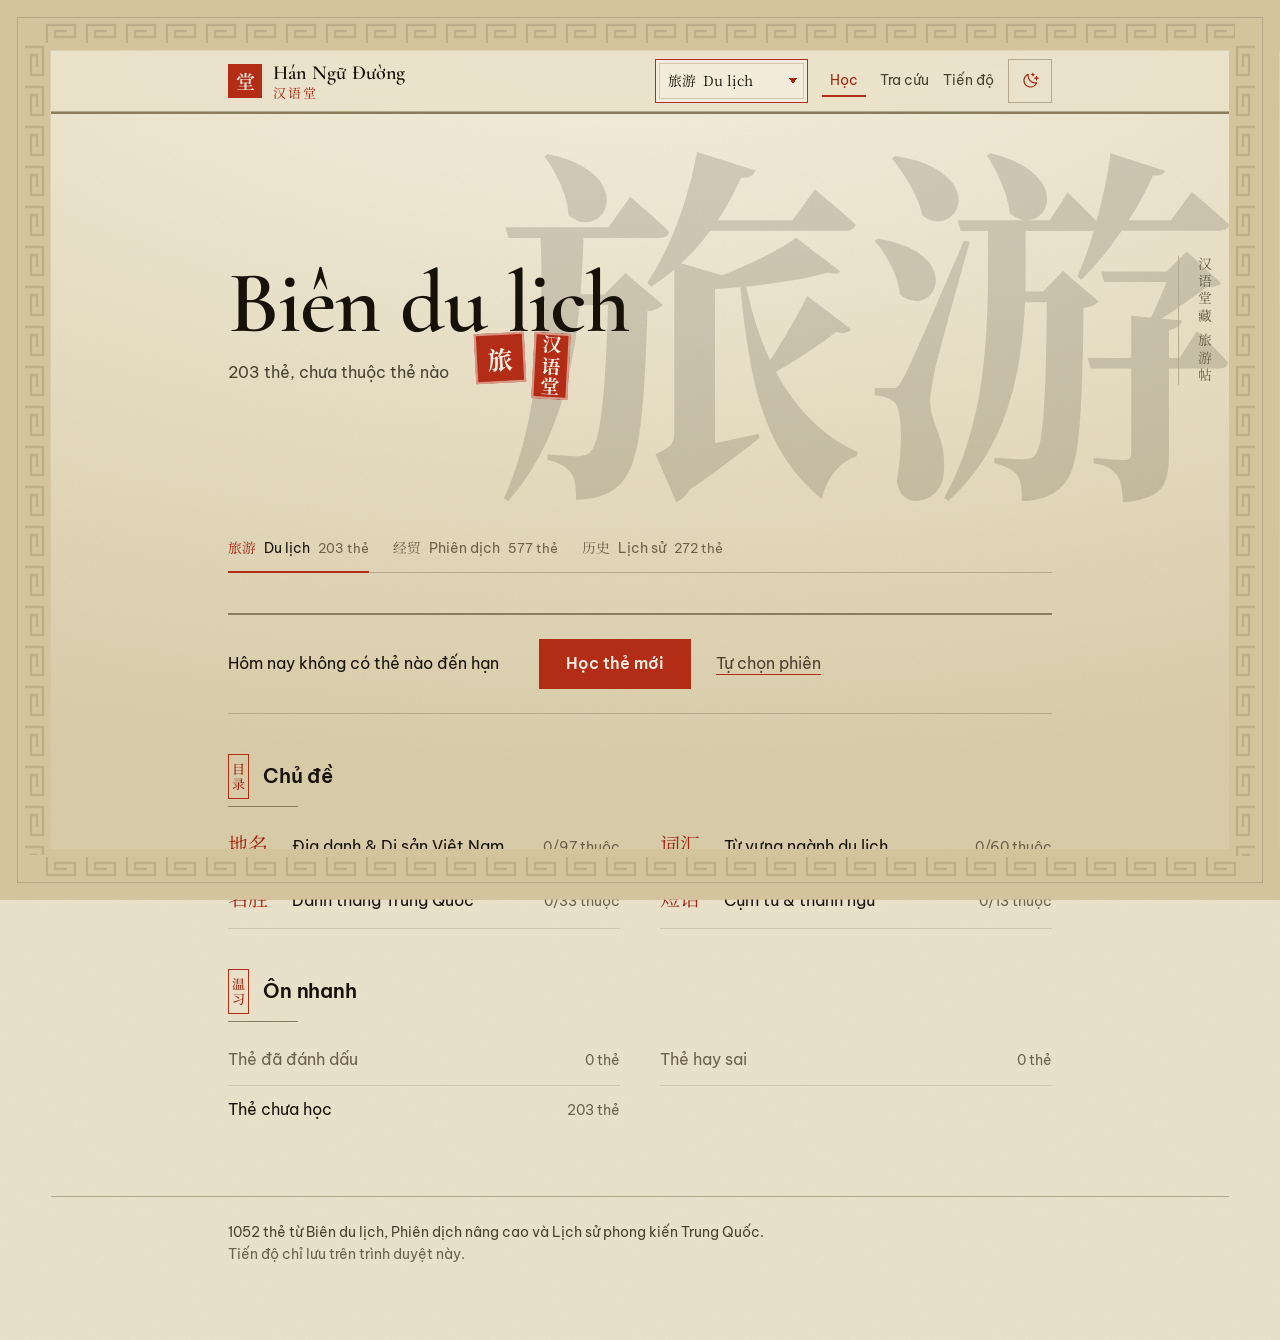
==== commit f635363f: "Chữ Hán chìm làm nền, triển khai tem và nhãn, dựng 题签 Theo bốn chỗ người dùng chỉ đích danh.  1. Chữ" ====
--- a/docs/index.html
+++ b/docs/index.html
@@ -5,7 +5,7 @@
 <meta name="viewport" content="width=device-width, initial-scale=1, viewport-fit=cover">
 <title>Hán Ngữ Đường</title>
 <meta name="description" content="Học thuộc từ vựng và kiến thức tiếng Trung ba môn: biên du lịch, phiên dịch nâng cao, lịch sử phong kiến Trung Quốc.">
-<meta name="theme-color" content="#EAE1C9" media="(prefers-color-scheme: light)">
+<meta name="theme-color" content="#D3C49E" media="(prefers-color-scheme: light)">
 <meta name="theme-color" content="#15120E" media="(prefers-color-scheme: dark)">
 <link rel="manifest" href="manifest.webmanifest">
 <link rel="preconnect" href="https://fonts.googleapis.com">
@@ -74,13 +74,15 @@
         <div class="hero__text">
           <h1 class="hero__title" id="home-source"></h1>
           <p class="hero__lead"><span id="home-total"></span> thẻ<span id="home-learned"></span></p>
-          <div class="stamps" aria-hidden="true">
-            <span class="stamp stamp--a" id="hero-stamp"></span>
-          </div>
+        </div>
+        <div class="stamps" aria-hidden="true">
+          <span class="stamp stamp--a" id="hero-stamp"></span>
+          <span class="stamp stamp--b">汉语堂</span>
         </div>
         <!-- Ô người ta luyện viết đúng chữ của môn này. Chỗ duy nhất trên
              trang được phép to tiếng. -->
         <div class="tianzige" id="hero-zh" aria-hidden="true"></div>
+        <p class="colophon" id="hero-colophon" aria-hidden="true"></p>
       </div>
 
       <div class="subject-tabs" id="subject-tabs" role="tablist" aria-label="Chọn môn"></div>
--- a/docs/css/style.css
+++ b/docs/css/style.css
@@ -74,6 +74,8 @@
 
   /* Chữ Hán khổ lớn: dương bản, mực trên giấy. */
   --zh-big:       #171209;
+  /* Cả cụm chữ chìm xuống làm nền, không còn một chữ đậm một chữ nhạt.
+     Có chìm thì chữ Việt mới đè lên được mà không ai phải tranh với ai. */
   --zh-ghost:     .14;
 
   /* Nét khung và dải 回纹 */
@@ -94,7 +96,9 @@
 
   /* Vân giấy, mịn */
   --grain: url("data:image/svg+xml,%3Csvg xmlns='http://www.w3.org/2000/svg' width='180' height='180'%3E%3Cfilter id='n'%3E%3CfeTurbulence type='fractalNoise' baseFrequency='0.82' numOctaves='4' stitchTiles='stitch'/%3E%3CfeColorMatrix type='saturate' values='0'/%3E%3C/filter%3E%3Crect width='180' height='180' filter='url(%23n)' opacity='0.07'/%3E%3C/svg%3E");
-  --ground: radial-gradient(130% 85% at 50% 0%, #F2EAD6 0%, #E4DABC 72%);
+  --frame-bg: #D3C49E;
+  --ground: radial-gradient(135% 92% at 50% -6%,
+              #F8F2E2 0%, #EBE2CA 44%, #D8CBA6 100%);
 }
 
 /* TỐI — 拓本: bản dập. Đây mới là hiện thân đầy đủ nhất của hướng này. */
@@ -117,7 +121,7 @@
   --d-on-accent:    #F6EDE2;
 
   --d-zh-big:   #EFE7D4;
-  --d-zh-ghost: .26;
+  --d-zh-ghost: .15;
 
   --d-fret-ink:  #B5A98C;
   --d-fret-soft: #6E6552;
@@ -131,6 +135,7 @@
 
   /* Vân đá: thô hơn vân giấy. Đây là thứ làm mặt bia không phẳng như bìa. */
   --d-grain: url("data:image/svg+xml,%3Csvg xmlns='http://www.w3.org/2000/svg' width='220' height='220'%3E%3Cfilter id='n'%3E%3CfeTurbulence type='fractalNoise' baseFrequency='0.55' numOctaves='4' stitchTiles='stitch'/%3E%3CfeColorMatrix type='saturate' values='0'/%3E%3C/filter%3E%3Crect width='220' height='220' filter='url(%23n)' opacity='0.1'/%3E%3C/svg%3E");
+  --d-frame-bg: #100D0A;
   --d-ground: radial-gradient(130% 85% at 50% 0%, #272019 0%, #15120E 70%);
 }
 
@@ -170,6 +175,7 @@
                     0 22px 50px -20px rgba(0, 0, 0, .7);
     --grain:  var(--d-grain);
     --ground: var(--d-ground);
+    --frame-bg: var(--d-frame-bg);
   }
 }
 
@@ -205,6 +211,7 @@
                   0 22px 50px -20px rgba(0, 0, 0, .7);
   --grain:  var(--d-grain);
   --ground: var(--d-ground);
+  --frame-bg: var(--d-frame-bg);
 }
 
 /* ───────────────────────────────────────────────────────────── nền tảng ── */
@@ -258,10 +265,10 @@
   pointer-events: none;
   background-repeat: no-repeat;
   background-image:
-    linear-gradient(var(--bg), var(--bg)),
-    linear-gradient(var(--bg), var(--bg)),
-    linear-gradient(var(--bg), var(--bg)),
-    linear-gradient(var(--bg), var(--bg));
+    linear-gradient(var(--frame-bg), var(--frame-bg)),
+    linear-gradient(var(--frame-bg), var(--frame-bg)),
+    linear-gradient(var(--frame-bg), var(--frame-bg)),
+    linear-gradient(var(--frame-bg), var(--frame-bg));
   background-position: top, bottom, left, right;
   background-size:
     100% var(--frame-keep), 100% var(--frame-keep),
@@ -412,25 +419,33 @@
 
 .switcher { display: flex; align-items: center; flex: none; }
 
+/* 题签: mảnh nhãn giấy dán trên bìa sách chỉ, ghi tên sách. Khung son
+   mảnh, một nét kẻ chạy song song bên trong, nền giấy sáng hơn mặt bia.
+   Hai vòng kẻ trong dựng bằng box-shadow inset chồng lên nhau: vòng vẽ
+   trước nằm trên, nên chỉ lộ ra đúng một nét mảnh ở độ sâu 3px. */
 .switcher__select {
   appearance: none;
   -webkit-appearance: none;
-  padding: 0 32px 0 14px;
+  padding: 0 30px 0 12px;
   min-height: 44px;
-  max-width: 12rem;
-  background-color: transparent;
-  background-image: linear-gradient(45deg, transparent 50%, var(--accent-edge) 50%),
-                    linear-gradient(135deg, var(--accent-edge) 50%, transparent 50%);
-  background-position: right 15px center, right 10px center;
+  max-width: 13rem;
+  background-color: var(--surface);
+  background-image: linear-gradient(45deg, transparent 50%, var(--accent) 50%),
+                    linear-gradient(135deg, var(--accent) 50%, transparent 50%);
+  background-position: right 14px center, right 9px center;
   background-size: 5px 5px, 5px 5px;
   background-repeat: no-repeat;
-  border: 1px solid var(--line);
+  border: 1px solid var(--accent-edge);
+  box-shadow: inset 0 0 0 3px var(--surface),
+              inset 0 0 0 4px var(--line-soft);
   color: var(--text);
+  font-family: var(--font-zh);
   font-size: var(--t-sm);
   cursor: pointer;
   text-overflow: ellipsis;
 }
-.switcher__select:hover { border-color: var(--accent-edge); }
+.switcher__select:hover { box-shadow: inset 0 0 0 3px var(--surface),
+                                      inset 0 0 0 4px var(--accent-wash); }
 
 .nav { display: flex; gap: var(--s-3); }
 
@@ -481,7 +496,7 @@
   position: relative;
   display: flex;
   align-items: center;
-  min-height: clamp(200px, 24vw, 430px);
+  min-height: clamp(215px, 26vw, 460px);
   margin-inline: calc(50% - min(50vw - var(--frame-keep), 600px));
   margin-bottom: var(--s-5);
 }
@@ -515,16 +530,16 @@
   z-index: 0;
   display: flex;
   gap: 0;
-  font-size: clamp(140px, 23vw, 400px);
+  /* Chìm rồi thì cho to hẳn: nó là mặt chữ khắc trên bia, nền của cả
+     khối chứ không phải một món trang trí đặt cạnh tiêu đề. */
+  font-size: clamp(165px, 29vw, 500px);
   line-height: 1;
   white-space: nowrap;
+  opacity: var(--zh-ghost);
   pointer-events: none;
   color: var(--zh-big);
 }
-/* Chữ đầu lùi hẳn về sau làm nền cho chữ Việt đè lên, chữ sau ăn trọn
-   độ đậm ở chỗ nó tràn ra khỏi khung. Cùng một cụm chữ, hai vai. */
 .tianzige__cell { display: block; }
-.tianzige__cell:first-child { opacity: var(--zh-ghost); }
 .tianzige__char {
   font-family: var(--font-zh);
   font-weight: 700;
@@ -553,13 +568,16 @@
 }
 
 /* 印章: đóng vào chỗ trống dưới khối chữ, hơi lệch, như đóng tay. */
+/* Cụm ấn triện đóng đè lên thân chữ, đúng chỗ người sưu tầm đóng dấu lên
+   mặt thác bản. Giờ chữ nền đã chìm nên son nổi lên được mà không chói. */
 .stamps {
   position: absolute;
-  left: 56%;
-  bottom: -76px;
+  left: 36%;
+  top: 54%;
   z-index: 2;
   display: flex;
-  gap: var(--s-3);
+  align-items: flex-start;
+  gap: var(--s-2);
 }
 .stamp {
   display: grid;
@@ -571,7 +589,14 @@
   line-height: 1;
   box-shadow: inset 0 0 0 2px rgba(246, 237, 226, .55);
 }
-.stamp--a { width: 46px; height: 46px; font-size: 23px; transform: rotate(-3deg); }
+.stamp--a { width: 50px; height: 50px; font-size: 25px; transform: rotate(-3deg); }
+/* 引首章: con dấu dẫn đầu, dáng dọc hẹp, theo lệ đóng cao hơn dấu vuông. */
+.stamp--b {
+  width: 32px; height: 62px; font-size: 17px;
+  writing-mode: vertical-rl;
+  letter-spacing: .1em;
+  transform: rotate(2deg) translateY(-10px);
+}
 .stamp--b {
   width: 36px; height: 66px; font-size: 19px;
   writing-mode: vertical-rl; letter-spacing: .08em;
@@ -670,7 +695,7 @@
 .block__title {
   position: relative;
   display: flex;
-  align-items: baseline;
+  align-items: center;
   gap: var(--s-3);
   margin: 0 0 var(--s-3);
   padding-bottom: var(--s-2);
@@ -678,14 +703,20 @@
   font-weight: 600;
   letter-spacing: -.008em;
 }
-/* Nhãn chữ Hán đứng trước tên khối. Đây là app học tiếng Trung nên nó là
-   nội dung thật chứ không phải chữ trang trí lấy từ bảng mẫu. */
+/* 书签: nhãn chữ Hán dựng dọc trong khung son mảnh, như mảnh thẻ tre buộc
+   ở đầu cuộn sách để biết bên trong là gì. Đây là app học tiếng Trung nên
+   nhãn là nội dung thật, không phải chữ trang trí lấy từ bảng mẫu. */
 .block__zh {
+  flex: none;
+  writing-mode: vertical-rl;
   font-family: var(--font-zh);
-  font-size: var(--t-sm);
+  font-size: var(--t-xs);
   font-weight: 500;
-  letter-spacing: .2em;
-  color: var(--text-3);
+  letter-spacing: .16em;
+  line-height: 1;
+  color: var(--accent);
+  border: 1px solid var(--accent-edge);
+  padding: 7px 3px 6px;
 }
 .block__title::after {
   content: "";
@@ -719,7 +750,7 @@
 }
 .topic:hover { background: var(--accent-wash); }
 
-.topic__zh { font-family: var(--font-zh); font-size: var(--t-md); color: var(--text-3); line-height: 1.1; }
+.topic__zh { font-family: var(--font-zh); font-size: var(--t-md); color: var(--accent); line-height: 1.1; }
 .topic__name { font-size: var(--t-base); }
 .topic__meta { font-size: var(--t-sm); color: var(--text-3); font-variant-numeric: tabular-nums; }
 
@@ -1252,9 +1283,11 @@
   .hero { min-height: clamp(190px, 46vw, 260px); }
   .hero__text { max-width: none; }
   .tianzige { font-size: clamp(132px, 38vw, 210px); }
-  /* Màn hẹp không còn chỗ trống trên thân chữ để đóng dấu: trả con triện
-     về dòng chảy, nằm dưới khối chữ như cũ. */
-  .stamps { position: static; margin-top: var(--s-3); }
+  /* Màn hẹp: chữ nền phủ cả khung nên đóng dấu ở đâu cũng trúng thân chữ,
+     dời xuống dưới khối chữ Việt cho khỏi che tiêu đề. */
+  .stamps { left: 52%; top: 70%; }
+  .stamp--a { width: 42px; height: 42px; font-size: 21px; }
+  .stamp--b { display: none; }
   /* Màn hẹp thì chữ Việt phủ gần kín cụm chữ Hán, nên cả hai chữ cùng lui
      về làm nền thay vì một đậm một nhạt. */
   .tianzige__cell { opacity: var(--zh-ghost); }
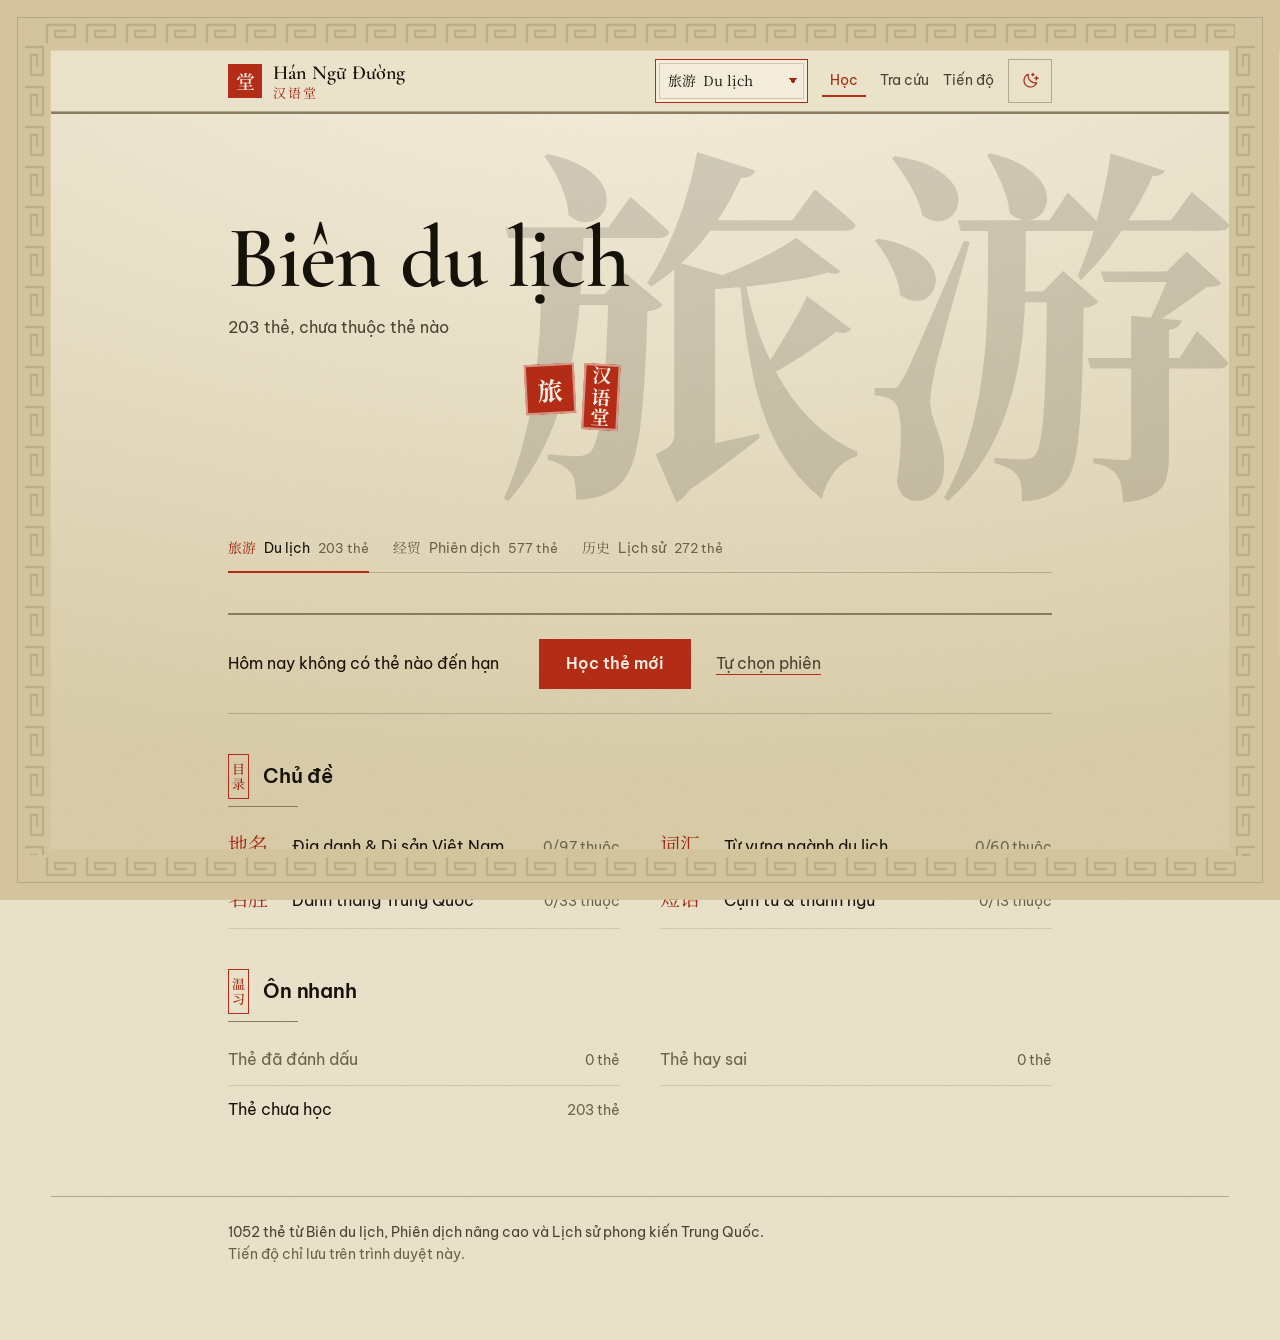
==== commit ae6f2b0b: "Tem về dòng chảy, bỏ đề bạt Hai lỗi đều do đặt vị trí bằng phần trăm phỏng đoán.  Tem che mất dấu nặ" ====
--- a/docs/index.html
+++ b/docs/index.html
@@ -74,15 +74,14 @@
         <div class="hero__text">
           <h1 class="hero__title" id="home-source"></h1>
           <p class="hero__lead"><span id="home-total"></span> thẻ<span id="home-learned"></span></p>
-        </div>
-        <div class="stamps" aria-hidden="true">
-          <span class="stamp stamp--a" id="hero-stamp"></span>
-          <span class="stamp stamp--b">汉语堂</span>
+          <div class="stamps" aria-hidden="true">
+            <span class="stamp stamp--a" id="hero-stamp"></span>
+            <span class="stamp stamp--b">汉语堂</span>
+          </div>
         </div>
         <!-- Ô người ta luyện viết đúng chữ của môn này. Chỗ duy nhất trên
              trang được phép to tiếng. -->
         <div class="tianzige" id="hero-zh" aria-hidden="true"></div>
-        <p class="colophon" id="hero-colophon" aria-hidden="true"></p>
       </div>
 
       <div class="subject-tabs" id="subject-tabs" role="tablist" aria-label="Chọn môn"></div>
--- a/docs/css/style.css
+++ b/docs/css/style.css
@@ -547,37 +547,16 @@
   color: inherit;
 }
 
-/* 题跋: đề bạt viết dọc bên lề, lối người xưa ghi chú lên bản dập mình
-   sưu tầm được. */
-.colophon {
-  position: absolute;
-  top: 50%;
-  right: 0;
-  transform: translateY(-50%);
-  z-index: 2;
-  writing-mode: vertical-rl;
-  font-family: var(--font-zh);
-  font-size: var(--t-sm);
-  letter-spacing: .24em;
-  color: var(--text-3);
-  padding-left: var(--s-3);
-  border-left: 1px solid var(--line);
-  max-height: 72%;
-  white-space: nowrap;
-  overflow: hidden;
-}
-
 /* 印章: đóng vào chỗ trống dưới khối chữ, hơi lệch, như đóng tay. */
-/* Cụm ấn triện đóng đè lên thân chữ, đúng chỗ người sưu tầm đóng dấu lên
-   mặt thác bản. Giờ chữ nền đã chìm nên son nổi lên được mà không chói. */
+/* Cụm ấn triện nằm trong dòng chảy, dưới hai dòng chữ, nên không có cách
+   nào đè lên chữ được nữa. Thụt vào một quãng để nó vẫn rơi trên thân chữ
+   Hán. Định vị tuyệt đối bằng phần trăm đã hai lần đâm vào chữ: một lần
+   vào dòng trạng thái, một lần vào dấu nặng của "lịch". */
 .stamps {
-  position: absolute;
-  left: 36%;
-  top: 54%;
-  z-index: 2;
   display: flex;
   align-items: flex-start;
   gap: var(--s-2);
+  margin: var(--s-4) 0 0 36%;
 }
 .stamp {
   display: grid;
@@ -1285,13 +1264,12 @@
   .tianzige { font-size: clamp(132px, 38vw, 210px); }
   /* Màn hẹp: chữ nền phủ cả khung nên đóng dấu ở đâu cũng trúng thân chữ,
      dời xuống dưới khối chữ Việt cho khỏi che tiêu đề. */
-  .stamps { left: 52%; top: 70%; }
+  .stamps { margin: var(--s-3) 0 0 30%; }
   .stamp--a { width: 42px; height: 42px; font-size: 21px; }
   .stamp--b { display: none; }
   /* Màn hẹp thì chữ Việt phủ gần kín cụm chữ Hán, nên cả hai chữ cùng lui
      về làm nền thay vì một đậm một nhạt. */
   .tianzige__cell { opacity: var(--zh-ghost); }
-  .colophon { display: none; }
   .stamp--b { display: none; }
 }
 
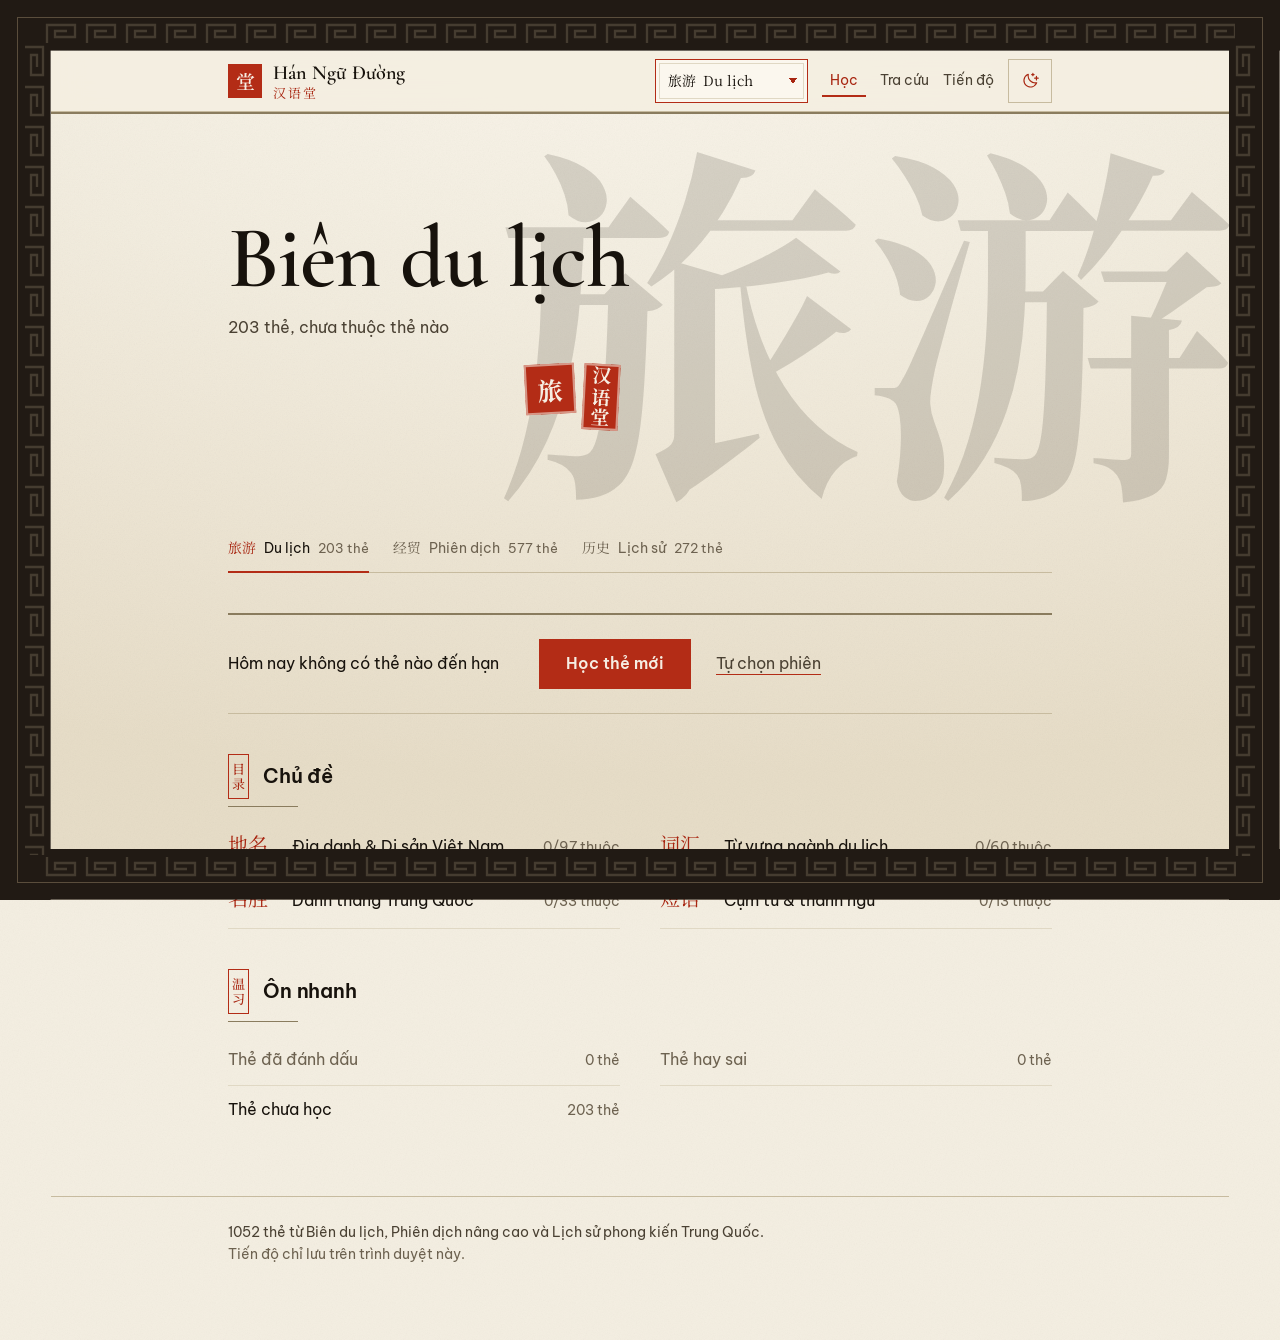
==== commit b46e92f7: "Bản sáng: bỏ ngả khaki, đóng giấy lên bồi mực Mặt giấy cũ #EAE1C9 có độ bão hoà ~29% và ngả về lục n" ====
--- a/docs/index.html
+++ b/docs/index.html
@@ -5,7 +5,7 @@
 <meta name="viewport" content="width=device-width, initial-scale=1, viewport-fit=cover">
 <title>Hán Ngữ Đường</title>
 <meta name="description" content="Học thuộc từ vựng và kiến thức tiếng Trung ba môn: biên du lịch, phiên dịch nâng cao, lịch sử phong kiến Trung Quốc.">
-<meta name="theme-color" content="#D3C49E" media="(prefers-color-scheme: light)">
+<meta name="theme-color" content="#211A14" media="(prefers-color-scheme: light)">
 <meta name="theme-color" content="#15120E" media="(prefers-color-scheme: dark)">
 <link rel="manifest" href="manifest.webmanifest">
 <link rel="preconnect" href="https://fonts.googleapis.com">
--- a/docs/css/style.css
+++ b/docs/css/style.css
@@ -54,19 +54,19 @@
 :root {
   color-scheme: light;
 
-  --bg:         #EAE1C9;
-  --bg-2:       #E0D5B7;
-  --surface:    #F3ECDA;
-  --surface-2:  #E5DBC0;
-  --line:       #B5A789;
-  --line-soft:  #D2C7AC;
-
-  --text:       #171209;
-  --text-2:     #4A4132;
-  --text-3:     #6B6049;
+  --bg:         #F4EEE1;
+  --bg-2:       #EBE3D2;
+  --surface:    #FBF7EE;
+  --surface-2:  #F0E9DA;
+  --line:       #C7BB9F;
+  --line-soft:  #E0D8C4;
+
+  --text:       #17120C;
+  --text-2:     #4A4133;
+  --text-3:     #6D6250;
 
   /* 朱砂: màu nhấn duy nhất. --accent đọc được ở cỡ chữ thường (5.6:1). */
-  --accent:       #A32610;
+  --accent:       #A82611;
   --accent-edge:  #B32C16;
   --accent-solid: #B32C16;
   --accent-wash:  rgba(163, 38, 16, .09);
@@ -80,9 +80,9 @@
 
   /* Nét khung và dải 回纹 */
   --fret-ink:  #8A7C5E;
-  --fret-soft: #B5A789;
-  --hui-x: url("data:image/svg+xml,%3Csvg xmlns='http://www.w3.org/2000/svg' width='40' height='22'%3E%3Cpath d='M2 20 L2 2 L30 2 L30 14 L10 14 L10 8 L22 8' fill='none' stroke='%238A7C5E' stroke-width='2.3'/%3E%3C/svg%3E");
-  --hui-y: url("data:image/svg+xml,%3Csvg xmlns='http://www.w3.org/2000/svg' width='22' height='40'%3E%3Cpath d='M2 2 L20 2 L20 30 L8 30 L8 10 L14 10 L14 22' fill='none' stroke='%238A7C5E' stroke-width='2.3'/%3E%3C/svg%3E");
+  --fret-soft: #C7BB9F;
+  --hui-x: url("data:image/svg+xml,%3Csvg xmlns='http://www.w3.org/2000/svg' width='40' height='22'%3E%3Cpath d='M2 20 L2 2 L30 2 L30 14 L10 14 L10 8 L22 8' fill='none' stroke='%239A8C72' stroke-width='2.3'/%3E%3C/svg%3E");
+  --hui-y: url("data:image/svg+xml,%3Csvg xmlns='http://www.w3.org/2000/svg' width='22' height='40'%3E%3Cpath d='M2 2 L20 2 L20 30 L8 30 L8 10 L14 10 L14 22' fill='none' stroke='%239A8C72' stroke-width='2.3'/%3E%3C/svg%3E");
 
   --ok:      #2C6244;
   --ok-wash: rgba(44, 98, 68, .10);
@@ -96,9 +96,10 @@
 
   /* Vân giấy, mịn */
   --grain: url("data:image/svg+xml,%3Csvg xmlns='http://www.w3.org/2000/svg' width='180' height='180'%3E%3Cfilter id='n'%3E%3CfeTurbulence type='fractalNoise' baseFrequency='0.82' numOctaves='4' stitchTiles='stitch'/%3E%3CfeColorMatrix type='saturate' values='0'/%3E%3C/filter%3E%3Crect width='180' height='180' filter='url(%23n)' opacity='0.07'/%3E%3C/svg%3E");
-  --frame-bg: #D3C49E;
+  --frame-bg:   #211A14;
+  --mount-line: #5A4D3C;
   --ground: radial-gradient(135% 92% at 50% -6%,
-              #F8F2E2 0%, #EBE2CA 44%, #D8CBA6 100%);
+              #FBF6EC 0%, #F2ECDE 45%, #E6DCC6 100%);
 }
 
 /* TỐI — 拓本: bản dập. Đây mới là hiện thân đầy đủ nhất của hướng này. */
@@ -135,7 +136,8 @@
 
   /* Vân đá: thô hơn vân giấy. Đây là thứ làm mặt bia không phẳng như bìa. */
   --d-grain: url("data:image/svg+xml,%3Csvg xmlns='http://www.w3.org/2000/svg' width='220' height='220'%3E%3Cfilter id='n'%3E%3CfeTurbulence type='fractalNoise' baseFrequency='0.55' numOctaves='4' stitchTiles='stitch'/%3E%3CfeColorMatrix type='saturate' values='0'/%3E%3C/filter%3E%3Crect width='220' height='220' filter='url(%23n)' opacity='0.1'/%3E%3C/svg%3E");
-  --d-frame-bg: #100D0A;
+  --d-frame-bg:   #100D0A;
+  --d-mount-line: #40382C;
   --d-ground: radial-gradient(130% 85% at 50% 0%, #272019 0%, #15120E 70%);
 }
 
@@ -163,6 +165,7 @@
     --zh-ghost:  var(--d-zh-ghost);
     --fret-ink:  var(--d-fret-ink);
     --fret-soft: var(--d-fret-soft);
+    --mount-line: var(--d-mount-line);
     --hui-x:     var(--d-hui-x);
     --hui-y:     var(--d-hui-y);
     --ok:      var(--d-ok);
@@ -199,6 +202,7 @@
   --zh-ghost:  var(--d-zh-ghost);
   --fret-ink:  var(--d-fret-ink);
   --fret-soft: var(--d-fret-soft);
+  --mount-line: var(--d-mount-line);
   --hui-x:     var(--d-hui-x);
   --hui-y:     var(--d-hui-y);
   --ok:      var(--d-ok);
@@ -278,7 +282,7 @@
   content: "";
   position: absolute;
   inset: var(--frame-pad);
-  border: 1px solid var(--fret-soft);
+  border: 1px solid var(--mount-line);
 }
 .stele__b { position: absolute; opacity: .3; }
 
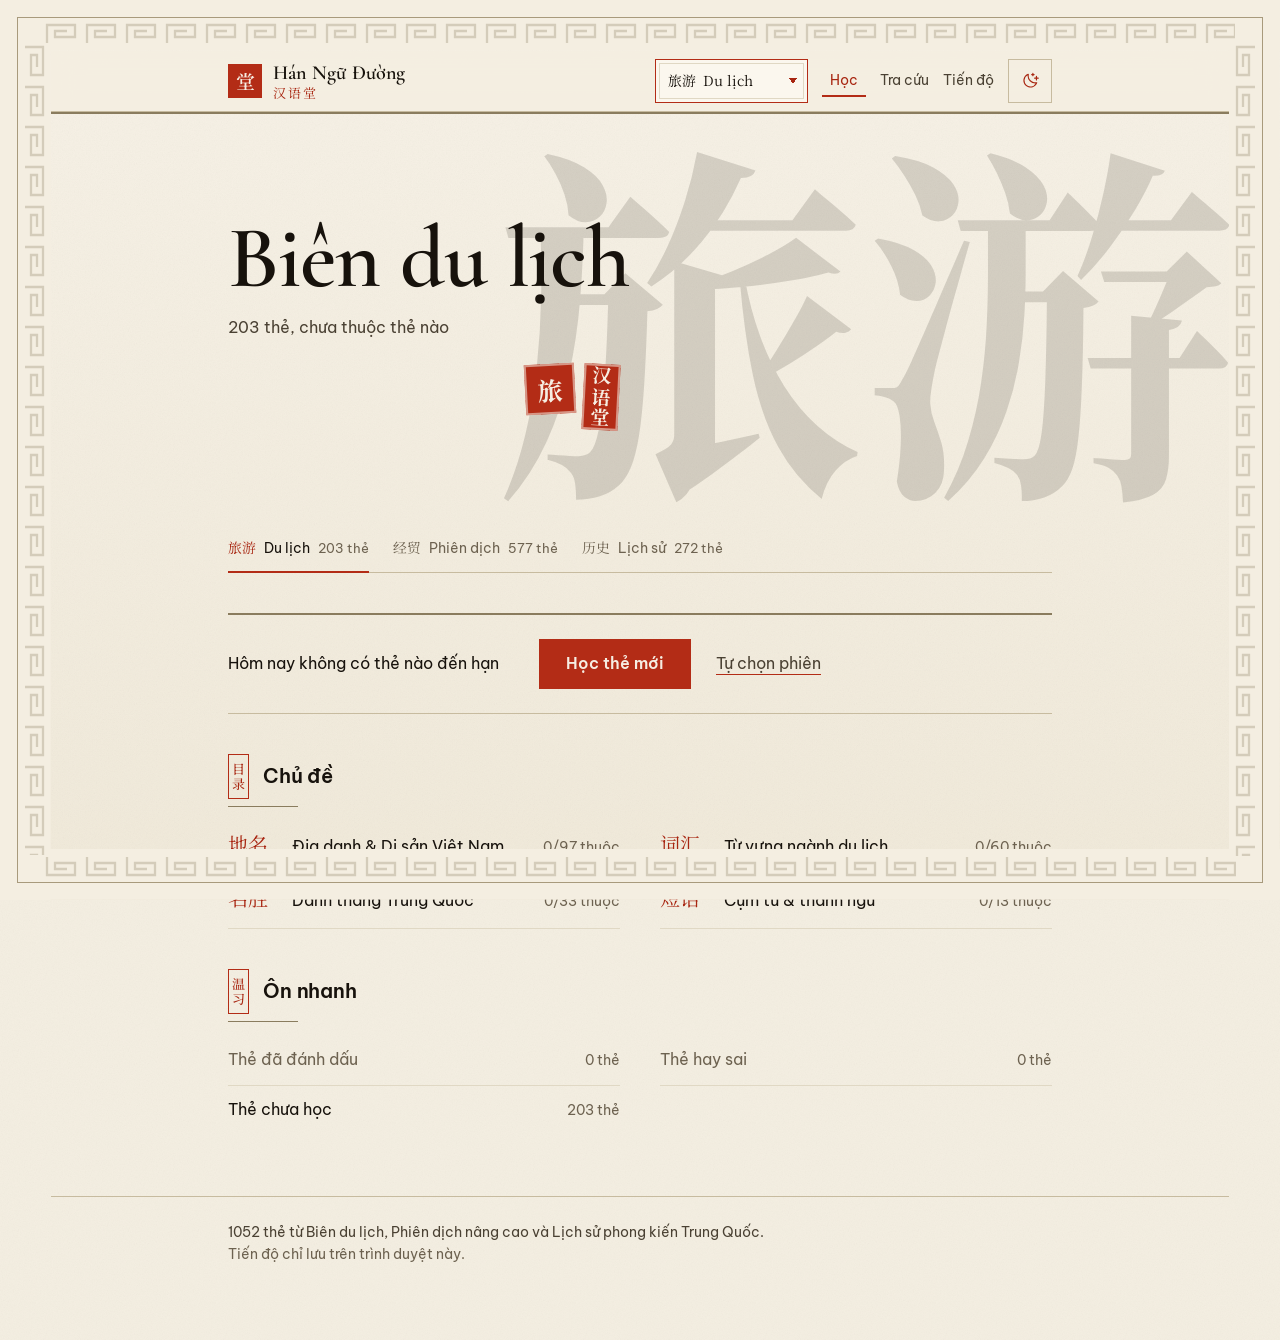
==== commit 6a2949f0: "Bỏ tấm bồi: khung in thẳng lên mặt nền Bản sáng có tấm bồi sẫm #211A14 bao quanh tờ giấy ngà, bản tố" ====
--- a/docs/index.html
+++ b/docs/index.html
@@ -5,7 +5,7 @@
 <meta name="viewport" content="width=device-width, initial-scale=1, viewport-fit=cover">
 <title>Hán Ngữ Đường</title>
 <meta name="description" content="Học thuộc từ vựng và kiến thức tiếng Trung ba môn: biên du lịch, phiên dịch nâng cao, lịch sử phong kiến Trung Quốc.">
-<meta name="theme-color" content="#211A14" media="(prefers-color-scheme: light)">
+<meta name="theme-color" content="#F4EEE1" media="(prefers-color-scheme: light)">
 <meta name="theme-color" content="#15120E" media="(prefers-color-scheme: dark)">
 <link rel="manifest" href="manifest.webmanifest">
 <link rel="preconnect" href="https://fonts.googleapis.com">
--- a/docs/css/style.css
+++ b/docs/css/style.css
@@ -81,8 +81,8 @@
   /* Nét khung và dải 回纹 */
   --fret-ink:  #8A7C5E;
   --fret-soft: #C7BB9F;
-  --hui-x: url("data:image/svg+xml,%3Csvg xmlns='http://www.w3.org/2000/svg' width='40' height='22'%3E%3Cpath d='M2 20 L2 2 L30 2 L30 14 L10 14 L10 8 L22 8' fill='none' stroke='%239A8C72' stroke-width='2.3'/%3E%3C/svg%3E");
-  --hui-y: url("data:image/svg+xml,%3Csvg xmlns='http://www.w3.org/2000/svg' width='22' height='40'%3E%3Cpath d='M2 2 L20 2 L20 30 L8 30 L8 10 L14 10 L14 22' fill='none' stroke='%239A8C72' stroke-width='2.3'/%3E%3C/svg%3E");
+  --hui-x: url("data:image/svg+xml,%3Csvg xmlns='http://www.w3.org/2000/svg' width='40' height='22'%3E%3Cpath d='M2 20 L2 2 L30 2 L30 14 L10 14 L10 8 L22 8' fill='none' stroke='%238A7C5E' stroke-width='2.3'/%3E%3C/svg%3E");
+  --hui-y: url("data:image/svg+xml,%3Csvg xmlns='http://www.w3.org/2000/svg' width='22' height='40'%3E%3Cpath d='M2 2 L20 2 L20 30 L8 30 L8 10 L14 10 L14 22' fill='none' stroke='%238A7C5E' stroke-width='2.3'/%3E%3C/svg%3E");
 
   --ok:      #2C6244;
   --ok-wash: rgba(44, 98, 68, .10);
@@ -96,10 +96,11 @@
 
   /* Vân giấy, mịn */
   --grain: url("data:image/svg+xml,%3Csvg xmlns='http://www.w3.org/2000/svg' width='180' height='180'%3E%3Cfilter id='n'%3E%3CfeTurbulence type='fractalNoise' baseFrequency='0.82' numOctaves='4' stitchTiles='stitch'/%3E%3CfeColorMatrix type='saturate' values='0'/%3E%3C/filter%3E%3Crect width='180' height='180' filter='url(%23n)' opacity='0.07'/%3E%3C/svg%3E");
-  --frame-bg:   #211A14;
-  --mount-line: #5A4D3C;
-  --ground: radial-gradient(135% 92% at 50% -6%,
-              #FBF6EC 0%, #F2ECDE 45%, #E6DCC6 100%);
+  --frame-bg:   #F4EEE1;
+  --mount-line: #A89A7C;
+  /* Dải sáng tối phải rất hẹp: bốn dải mép là màu phẳng, chênh nhiều thì
+     lộ ra một đường cắt ngang đúng chỗ khung. */
+  --ground: linear-gradient(#F7F1E6, #F0E9D9);
 }
 
 /* TỐI — 拓本: bản dập. Đây mới là hiện thân đầy đủ nhất của hướng này. */
@@ -136,9 +137,9 @@
 
   /* Vân đá: thô hơn vân giấy. Đây là thứ làm mặt bia không phẳng như bìa. */
   --d-grain: url("data:image/svg+xml,%3Csvg xmlns='http://www.w3.org/2000/svg' width='220' height='220'%3E%3Cfilter id='n'%3E%3CfeTurbulence type='fractalNoise' baseFrequency='0.55' numOctaves='4' stitchTiles='stitch'/%3E%3CfeColorMatrix type='saturate' values='0'/%3E%3C/filter%3E%3Crect width='220' height='220' filter='url(%23n)' opacity='0.1'/%3E%3C/svg%3E");
-  --d-frame-bg:   #100D0A;
-  --d-mount-line: #40382C;
-  --d-ground: radial-gradient(130% 85% at 50% 0%, #272019 0%, #15120E 70%);
+  --d-frame-bg:   #15120E;
+  --d-mount-line: #4A4234;
+  --d-ground: linear-gradient(#1C1813, #121010);
 }
 
 /* Một bảng ánh xạ, hai lối bật: theo hệ thống và do người dùng chọn.
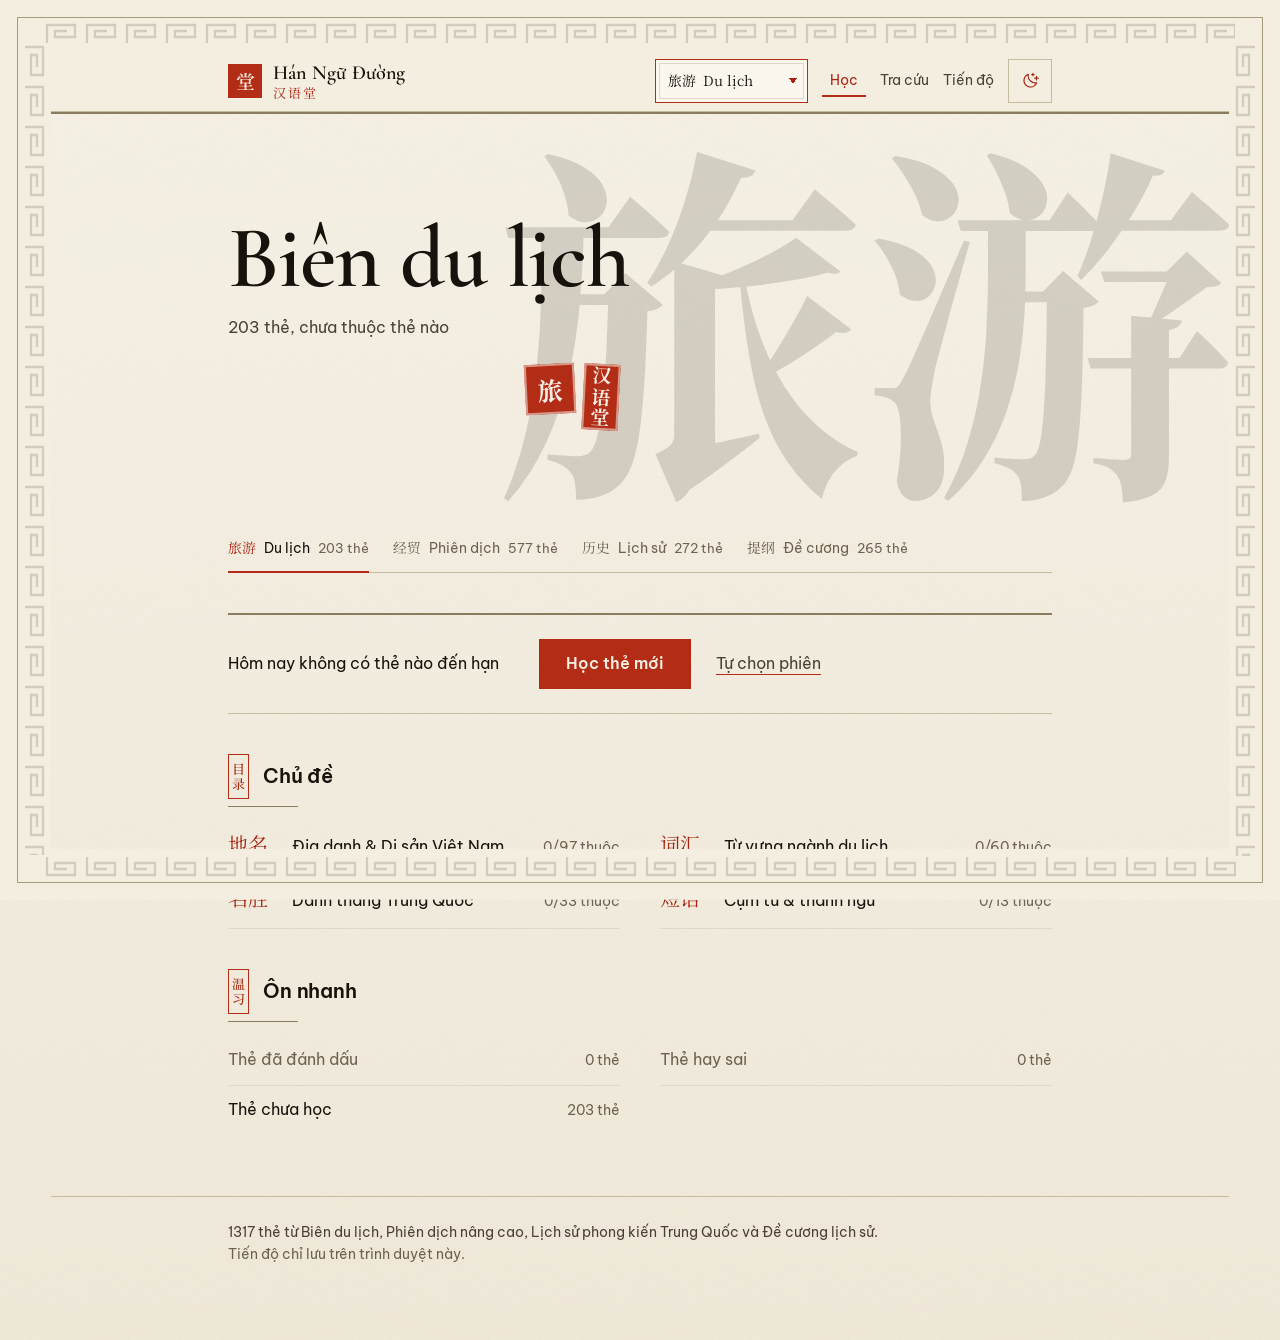
==== commit 2c6b1e6f: "Thêm môn Đề cương lịch sử từ tài liệu của thầy Bảy file .xlsx trong source/lịch sử - thầy thành một " ====
--- a/docs/index.html
+++ b/docs/index.html
@@ -261,7 +261,7 @@
         <button class="btn btn--primary btn--wide" id="btn-next" type="button" hidden>Thẻ tiếp theo</button>
       </div>
 
-      <p class="kbd-hint">Phím tắt: <kbd>Space</kbd> lật thẻ, <kbd>1</kbd> tới <kbd>4</kbd> chấm điểm</p>
+      <p class="kbd-hint" id="kbd-hint">Phím tắt: <kbd>Space</kbd> lật thẻ, <kbd>1</kbd> tới <kbd>4</kbd> chấm điểm</p>
     </div>
   </section>
 
--- a/docs/css/style.css
+++ b/docs/css/style.css
@@ -242,7 +242,6 @@
      mắt dọc một tấm bia chứ không phải lật trang. */
   background-color: var(--bg);
   background-image: var(--grain), var(--ground);
-  background-attachment: scroll, fixed;
   padding-inline: var(--frame-keep);
   isolation: isolate;
   color: var(--text);
@@ -366,8 +365,7 @@
   position: sticky;
   top: calc(env(safe-area-inset-top, 0px) + var(--frame-keep));
   z-index: 20;
-  background: color-mix(in srgb, var(--bg) 88%, transparent);
-  backdrop-filter: blur(14px);
+  background: var(--bg);
   /* 文武边: một nét dày, một nét mảnh, lối đóng khung của trang sách khắc. */
   border-bottom: 2px solid var(--fret-ink);
 }
@@ -1030,6 +1028,14 @@
 .choice:hover:not(:disabled) { border-color: var(--accent-edge); }
 .choice:disabled { cursor: default; }
 .choice.is-zh { font-family: var(--font-zh); font-size: var(--t-lg); }
+/* Lựa chọn của đề thầy dài và đã có chữ cái dẫn đầu, nên xếp trái và nhỏ
+   hơn: đọc như đang đọc đề, không như bấm một cái nút. */
+.choice--exam {
+  text-align: left;
+  line-height: 1.55;
+  padding: 11px 14px;
+}
+.choice--exam.is-zh { font-size: var(--t-md); }
 .choice--right { border-color: var(--ok); background: var(--ok-wash); color: var(--ok); font-weight: 500; }
 .choice--wrong { border-color: var(--no); background: var(--no-wash); color: var(--no); }
 
@@ -1279,16 +1285,11 @@
 }
 
 @media (max-width: 760px) {
-  :root {
-    --frame-pad: 5px;
-    --frame-band: 13px;
-    --frame-keep: calc(var(--frame-pad) + 19px);
-  }
-  .stele__b--l, .stele__b--r { display: none; }
-  .stele__b--t, .stele__b--b {
-    left: calc(var(--frame-pad) + 10px);
-    right: calc(var(--frame-pad) + 10px);
-  }
+  :root { --frame-keep: 12px; }
+  .stele { display: none; }
+  /* Không còn dải khung che phía trên nên thanh điều hướng phải dính sát
+     mép khung nhìn, nếu không chữ sẽ chạy lọt qua khe bên trên nó. */
+  .topbar { top: env(safe-area-inset-top, 0px); }
 }
 
 @media (max-width: 560px) {
@@ -1300,7 +1301,7 @@
 
   .switcher { flex: 0 1 auto; min-width: 0; }
   /* Ô chọn môn quan trọng hơn tên app: tên app cắt được, môn thì không. */
-  .switcher__select { max-width: 6.2rem; font-size: var(--t-xs); padding: 0 20px 0 7px; }
+  .switcher__select { max-width: 8.4rem; font-size: var(--t-xs); padding: 0 20px 0 7px; }
   .seal { width: 28px; height: 28px; font-size: 16px; }
   .brand { gap: 8px; }
   /* Giữ 44px: đây là ngưỡng vùng bấm, không phải chỗ để tiết kiệm. Chỗ
